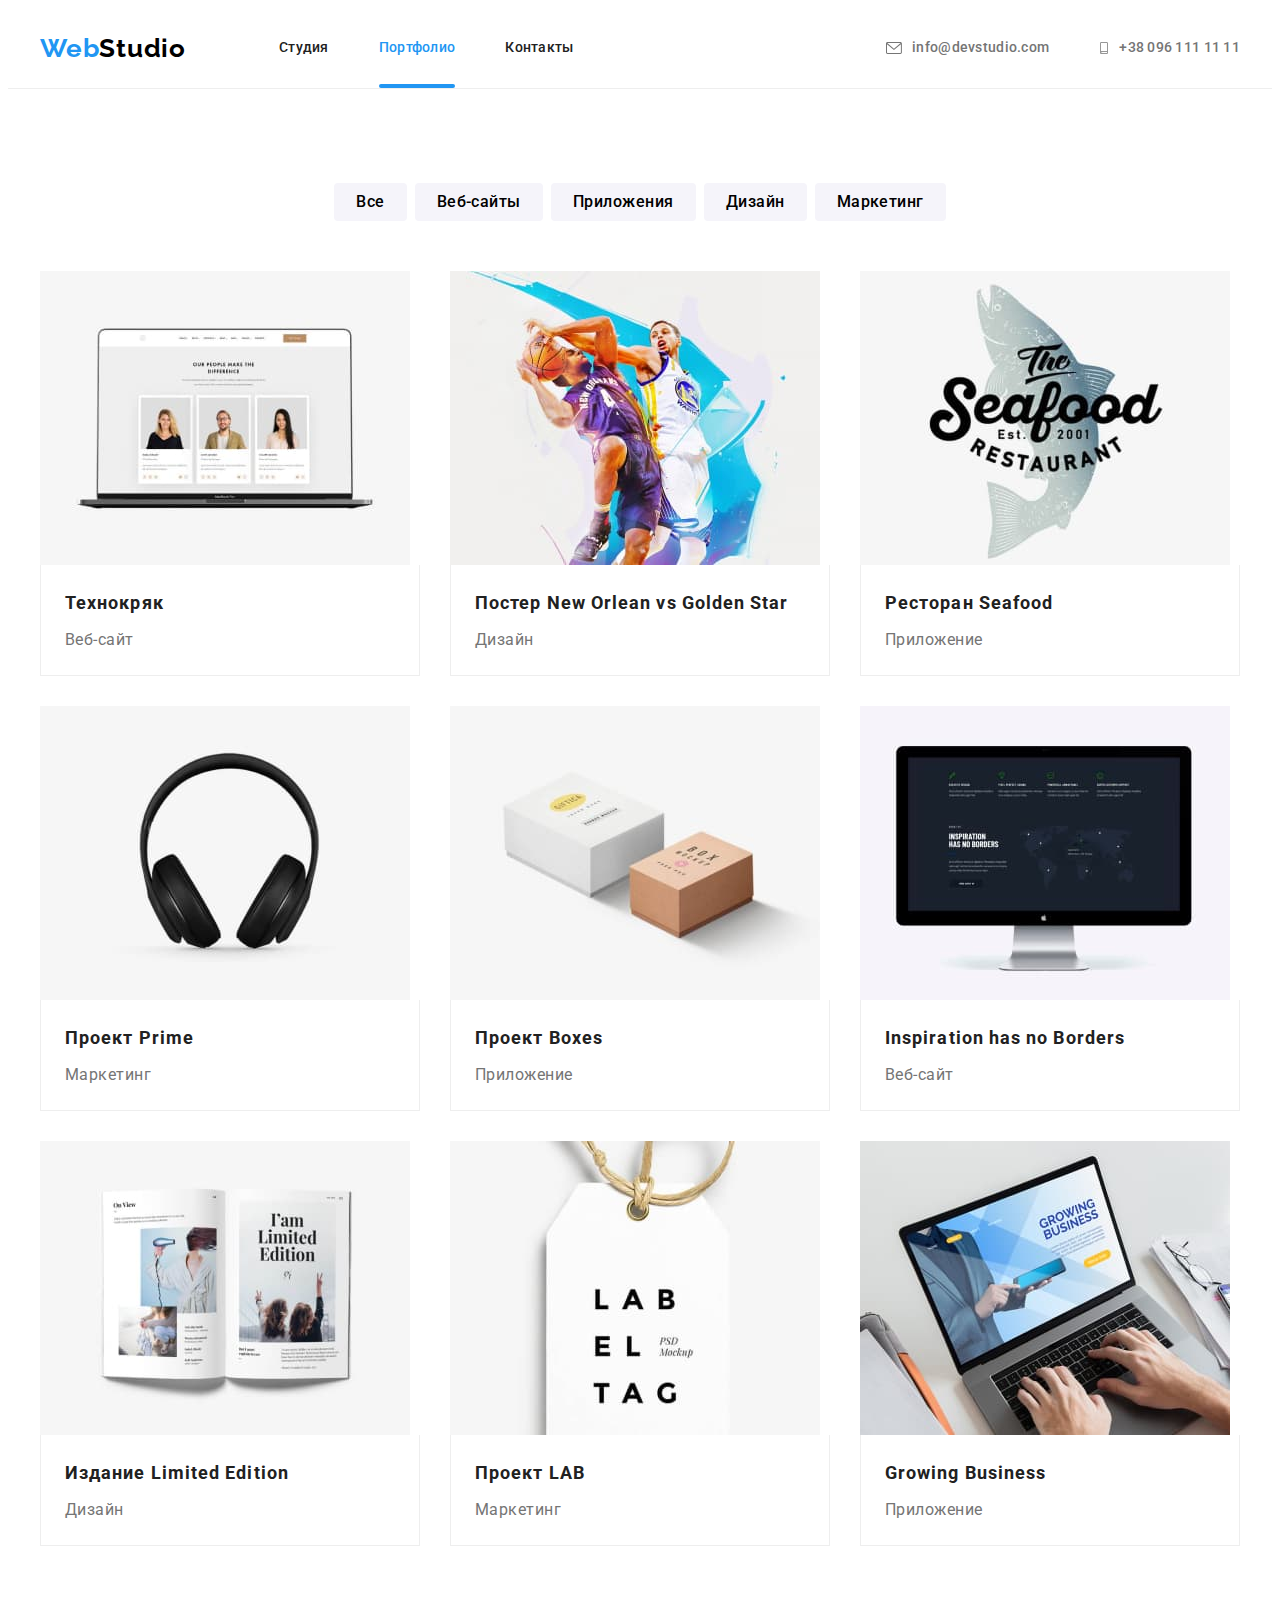
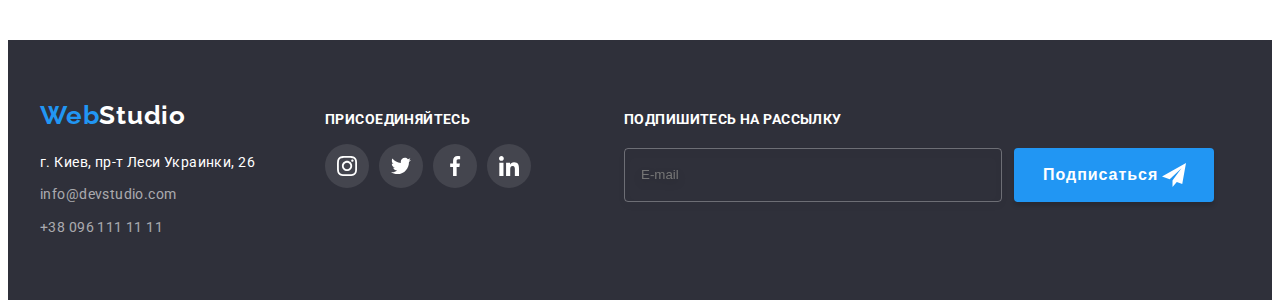
==== portfolio.html @ cef25eaf "copied files from hw7" ====
<!DOCTYPE html>
<html lang="ru">
<head>
  <meta charset="UTF-8">
  <meta http-equiv="X-UA-Compatible" content="IE=edge">
  <meta name="viewport" content="width=device-width, initial-scale=1.0">
  <title>Portfolio</title>
  <link rel="preconnect" href="https://fonts.googleapis.com">
  <link rel="preconnect" href="https://fonts.gstatic.com" crossorigin>
  <link href="https://fonts.googleapis.com/css2?family=Raleway:wght@700&family=Roboto:wght@400;500;700;900&display=swap"
    rel="stylesheet">
  <link rel="stylesheet" href="https://cdnjs.cloudflare.com/ajax/libs/modern-normalize/1.1.0/modern-normalize.min.css"
    integrity="sha512-wpPYUAdjBVSE4KJnH1VR1HeZfpl1ub8YT/NKx4PuQ5NmX2tKuGu6U/JRp5y+Y8XG2tV+wKQpNHVUX03MfMFn9Q=="
    crossorigin="anonymous" referrerpolicy="no-referrer" />
  <link rel="stylesheet" href="./css/main.min.css">
</head>
<body>

  <!--Header-->

  <header>
  <div class="container page-header">
    <a class="logo" href="./index.html"><span class="logo__color">Web</span>Studio</a>
    <nav>
      <ul class="navigation">
        <li class="navigation__items"><a class="navigation__link" href="./index.html">Студия</a></li>
        <li class="navigation__items"><a class="navigation__link navigation__link_active" href="./portfolio.html">Портфолио</a></li>
        <li class="navigation__items"><a class="navigation__link" href="">Контакты</a></li>
      </ul>
    </nav>

    <ul class="contacts">
      <li class="contacts__item">
        <a class="contacts__link" href="mailto:info@devstudio.com">
          <svg class="contacts__icon-mail" width="16" height="12">
            <use href="./img/sprite.svg#icon-mail"></use>
          </svg>info@devstudio.com</a>
      </li>
      <li class="contacts__item">
        <a class="contacts__link" href="tel:+380961111111">
          <svg class="contacts__icon-phone" width="10" height="12">
            <use href="./img/sprite.svg#icon-phone"></use>
          </svg>+38 096 111 11 11</a>
      </li>
    </ul>
  </div>
  </header>


  <main>
    <section class="our-projects">
      <div class="container">

    <h2 class="our-projects-title visually-hidden">Наши проекты</h2>

    <ul class="filter-portfolio">
      <li class="filter-portfolio-item"><button class="filter-portfolio-btn" type="button">Все</button></li>
      <li class="filter-portfolio-item"><button class="filter-portfolio-btn" type="button">Веб-сайты</button></li>
      <li class="filter-portfolio-item"><button class="filter-portfolio-btn" type="button">Приложения</button></li>
      <li class="filter-portfolio-item"><button class="filter-portfolio-btn" type="button">Дизайн</button></li>
      <li class="filter-portfolio-item"><button class="filter-portfolio-btn" type="button">Маркетинг</button></li>


    </ul>

    <ul class="projects-list">
      <li class="projects-list-item"> 
          <a class="projects-link" href="">
          <div class="projects-link-thumb">
            <img src="./img/img-tehnokryak.jpg" alt="Технокряк" width="370" height="294">
            <p class="projects-list-overlay">Технокряк это современная площадка распространения коронавируса. Компании используют
              эту платформу для цифрового
              шпионажа и атак на защищённые сервера конкурентов.</p>
        </div>
            <div class="projects-list-desc">
          <h2 class="projects-list-title">Технокряк</h2>
          <p class="projects-list-text">Веб-сайт</p>
          </div>
        </a> 
      </li>
    

      <li class="projects-list-item">
        <a class="projects-link" href="">
          <div class="projects-link-thumb">
          <img src="./img/img-new-orlean.jpg" alt="New-Orlean" width="370" height="294">
          <p class="projects-list-overlay">Технокряк это современная площадка распространения коронавируса. Компании используют
            эту платформу для цифрового
            шпионажа и атак на защищённые сервера конкурентов.</p>
          </div>
          <div class="projects-list-desc">
          <h2 class="projects-list-title">Постер New Orlean vs Golden Star</h2>
          <p class="projects-list-text">Дизайн</p>
          </div>
        </a>
      </li>

      <li class="projects-list-item">
        <a class="projects-link" href="">
          <div class="projects-link-thumb">
          <img src="./img/img-sea-food.jpg" alt="Sea-Food" width="370" height="294">
          <p class="projects-list-overlay">Технокряк это современная площадка распространения коронавируса. Компании используют
            эту платформу для цифрового
            шпионажа и атак на защищённые сервера конкурентов.</p>
          </div>
          <div class="projects-list-desc">
          <h2 class="projects-list-title">Ресторан Seafood</h2>
          <p class="projects-list-text">Приложение</p>
          </div>
        </a>
      </li>

      <li class="projects-list-item">
        <a class="projects-link" href="">
          <div class="projects-link-thumb">
          <img src="./img/img-prime.jpg" alt="Prime" width="370" height="294">
          <p class="projects-list-overlay">Технокряк это современная площадка распространения коронавируса. Компании используют
            эту платформу для цифрового
            шпионажа и атак на защищённые сервера конкурентов.</p>
          </div>
          <div class="projects-list-desc">
          <h2 class="projects-list-title">Проект Prime</h2>
          <p class="projects-list-text">Маркетинг</p>
          </div>
        </a>
      </li>

      <li class="projects-list-item">
        <a class="projects-link" href="">
          <div class="projects-link-thumb">
          <img src="./img/img-boxes.jpg" alt="Boxes" width="370" height="294">
          <p class="projects-list-overlay">Технокряк это современная площадка распространения коронавируса. Компании используют
            эту платформу для цифрового
            шпионажа и атак на защищённые сервера конкурентов.</p>
          </div>
          <div class="projects-list-desc">
          <h2 class="projects-list-title">Проект Boxes</h2>
          <p class="projects-list-text">Приложение</p>
          </div>
        </a>
      </li>

      <li class="projects-list-item">
        <a class="projects-link" href="">
          <div class="projects-link-thumb">
          <img src="./img/img-inspiration.jpg" alt="Inspiration" width="370" height="294">
          <p class="projects-list-overlay">Технокряк это современная площадка распространения коронавируса. Компании используют
            эту платформу для цифрового
            шпионажа и атак на защищённые сервера конкурентов.</p>
          </div>
          <div class="projects-list-desc">
          <h2 class="projects-list-title">Inspiration has no Borders</h2>
          <p class="projects-list-text">Веб-сайт</p>
          </div>
        </a>
      </li>

      <li class="projects-list-item">
        <a class="projects-link" href="">
          <div class="projects-link-thumb">
          <img src="./img/img-limited-edition.jpg" alt="Limited-edition" width="370" height="294">
          <p class="projects-list-overlay">Технокряк это современная площадка распространения коронавируса. Компании используют
            эту платформу для цифрового
            шпионажа и атак на защищённые сервера конкурентов.</p>
          </div>
          <div class="projects-list-desc">
          <h2 class="projects-list-title">Издание Limited Edition</h2>
          <p class="projects-list-text">Дизайн</p>
          </div>
        </a>
      </li>

      <li class="projects-list-item">
        <a class="projects-link" href="">
          <div class="projects-link-thumb">
          <img src="./img/img-lab.jpg" alt="Lab" width="370" height="294">
          <p class="projects-list-overlay">Технокряк это современная площадка распространения коронавируса. Компании используют
            эту платформу для цифрового
            шпионажа и атак на защищённые сервера конкурентов.</p>
          </div>
          <div class="projects-list-desc">
          <h2 class="projects-list-title">Проект LAB</h2>
          <p class="projects-list-text">Маркетинг</p>
          </div>
        </a>
      </li>

      <li class="projects-list-item">
        <a class="projects-link" href="">
          <div class="projects-link-thumb">
          <img src="./img/img-growing-bussines.jpg" alt="Growing-Business" width="370" height="294">
          <p class="projects-list-overlay">Технокряк это современная площадка распространения коронавируса. Компании используют
            эту платформу для цифрового
            шпионажа и атак на защищённые сервера конкурентов.</p>
          </div>
          <div class="projects-list-desc">
          <h2 class="projects-list-title">Growing Business</h2>
          <p class="projects-list-text">Приложение</p>
          </div>
        </a>
      </li>

      

    </ul>
    </div>
    </section>


  </main>

  <footer>
    <div class="container footer">
      <div class="footer-info">
        <a class="logo logo-footer" href="./index.html"><span class="logo__color">Web</span>Studio</a>
        <address>
          <p class="footer-address"> г. Киев, пр-т Леси Украинки, 26 </p>
  
          <ul class="footer-address-list">
            <li><a class="footer-contacts" href="mailto:info@devstudio.com">info@devstudio.com</a></li>
            <li><a class="footer-contacts" href="tel:+380961111111">+38 096 111 11 11</a></li>
          </ul>
        </address>
      </div>
  
      <div class="connection">
        <h2 class="connection-title">Присоединяйтесь</h2>
        <ul class="social-links">
          <li class="social-links__items"><a class="social-links__link footer-links" href="">
              <svg class="social-links__icon footer-icon">
                <use href="./img/sprite.svg#icon-instagram"></use>
              </svg>
            </a></li>
          <li class="social-links__items"><a class="social-links__link footer-links" href="">
              <svg class="social-links__icon footer-icon">
                <use href="./img/sprite.svg#icon-twitter"></use>
              </svg>
            </a></li>
          <li class="social-links__items"><a class="social-links__link footer-links" href="">
              <svg class="social-links__icon footer-icon">
                <use href="./img/sprite.svg#icon-facebook"></use>
              </svg>
            </a></li>
          <li class="social-links__items"><a class="social-links__link footer-links" href="">
              <svg class="social-links__icon footer-icon">
                <use href="./img/sprite.svg#icon-linkedin"></use>
              </svg>
            </a></li>
        </ul>
      </div>
  
      <div class="subscribe">
        <p class="subscribe-title">Подпишитесь на рассылку</p>
        <div class="mail-area">
          <form class="mail-form">
            <input class="mail-form-input" type="text" name="mail-for-subscribe" placeholder="E-mail">
            <button class="modal-btn subscribe-form-batton" type="submit">
              <span class="subscribe-form-batton-text">Подписаться</span>
              <svg class="subscribe-icon" width="24" height="24">
                <use href="./img/sprite.svg#icon-send"></use>
              </svg>
            </button>
          </form>
  
  
        </div>
  
  
      </div>
  
    </div>
  
  
  </footer>
  
</body>
</html>
---- css/main.min.css ----
:root{--primary-text-color: #212121;--secondary-text-color: #757575;--accent-text-color: #2196f3;--white-text-color: #ffffff;--cards-shadow-color: #eeeeee;--primeary-text-family: 'Roboto', sans-serif}.visually-hidden{position:absolute;width:1px;height:1px;margin:-1px;border:0;padding:0;white-space:nowrap;clip-path:inset(100%);clip:rect(0 0 0 0);overflow:hidden}h1,h2,h3,h4,h5,h6,p{margin:0;padding:0}img{display:block}body{font-family:var(--primeary-text-family);color:var(--primary-text-color)}ul,ol{list-style:none;padding:0;margin:0}.container{width:1200px;padding-left:15px;padding-right:15px;margin-right:auto;margin-left:auto}.sections-title{font-style:normal;font-weight:700;font-size:36px;line-height:1.16;text-align:center;letter-spacing:0.03em;margin-bottom:50px}.backdrop{position:fixed;top:0;left:0;width:100vw;height:100vh;background-color:rgba(0,0,0,0.2);opacity:1;visibility:visible;pointer-events:auto;transform:translateX(0%);transition:opacity 250ms linear, visibility 500ms linear, transform 500ms linear}.backdrop.is-hidden{opacity:0;visibility:hidden;pointer-events:none;transform:translateX(-100%);transition:opacity 250ms linear, visibility 500ms linear, transform 500ms linear}.modal-window{position:absolute;width:528px;height:581px;background-color:var(--white-text-color);top:50%;left:50%;transform:translate(-50%, -50%);box-shadow:0px 1px 3px rgba(0,0,0,0.12),0px 1px 1px rgba(0,0,0,0.14),0px 2px 1px rgba(0,0,0,0.2);border-radius:4px}.closed-button{position:absolute;display:flex;justify-content:center;align-items:center;background-color:transparent;top:8px;right:8px;width:30px;height:30px;padding:6px;border:1px solid rgba(0,0,0,0.1);border-radius:50%;cursor:pointer}.closed-btn-icon{width:11px;height:11px}.closed-button:hover .closed-btn-icon{fill:var(--accent-text-color)}.modal-form{display:flex;flex-direction:column;padding:40px}.modal-form-title{margin-bottom:12px;font-weight:700;font-size:20px;line-height:1.15;text-align:center;letter-spacing:0.03em}.form-input-title{margin-bottom:4px;font-weight:400;font-size:12px;line-height:1.16;letter-spacing:0.01em;color:var(--secondary-text-color)}.form-input-area{width:100%;height:40px;border:1px solid rgba(33,33,33,0.2);border-radius:4px;padding-left:42px}.form-input-area:focus{border:1px solid var(--accent-text-color);outline:none}.form-input-comment-area{width:100%;height:120px;resize:none;border:1px solid rgba(33,33,33,0.2);border-radius:4px;margin-bottom:20px}.form-input-comment-area:focus{border:1px solid var(--accent-text-color);outline:none}.form-input-comment-area::placeholder{font-weight:400;font-size:12px;line-height:1.17px;letter-spacing:0.01em;color:rgba(117,117,117,0.5);padding-top:12px;padding-left:16px}.icon-thumb{position:relative}.form-thumb{margin-bottom:10px}.form-icon{position:absolute;width:18px;height:18px;top:50%;left:12px;transform:translateY(-50%)}.form-input-area:focus+.form-icon{fill:var(--accent-text-color)}.checkbox-text{font-weight:400;font-size:14px;line-height:1.71;letter-spacing:0.03em;color:var(--secondary-text-color)}.policy-link{color:var(--accent-text-color)}.checkbox-item{display:flex;align-items:center}.checkbox-thumb{display:flex;justify-content:center}.checkbox-icon-thumb{position:relative;width:16px;height:15px;margin-right:7px;border-radius:2px;border:2px solid #000000;box-shadow:0px 4px 4px rgba(0,0,0,0.25)}.form-chekbox:checked+.checkbox-icon-thumb{background-color:var(--accent-text-color);border:1px solid var(--accent-text-color);box-shadow:none}.form-chekbox:focus+.checkbox-icon-thumb{border:2px solid var(--accent-text-color)}.checkbox-icon{position:absolute;top:50%;left:50%;transform:translate(-50%, -50%)}.form-button{align-self:center;border:0;margin:0;padding:10px 55px;background-color:var(--accent-text-color);min-width:200px;min-height:50px;border-radius:4px;box-shadow:0px 4px 4px rgba(0,0,0,0.15);cursor:pointer;margin-top:30px}.btn-text{font-weight:700;font-size:16px;line-height:1.87;text-align:center;letter-spacing:0.06em;color:var(--white-text-color)}.modal-btn{border:0;margin:0;padding:10px 32px;background-color:var(--accent-text-color);min-width:200px;min-height:50px;border-radius:4px;box-shadow:0px 4px 4px rgba(0,0,0,0.15);cursor:pointer;font-weight:700;font-size:16px;line-height:1.87;letter-spacing:0.06em;color:var(--white-text-color)}.social-links__link{display:flex;width:44px;height:44px;border-radius:50%;background-color:transparent;justify-content:center;align-items:center;transition:background-color 250ms cubic-bezier(0.4, 0, 0.2, 1)}.social-links__link:hover{background-color:var(--accent-text-color)}.social-links__items:not(:last-child){margin-right:10px}.social-links{display:flex;justify-content:center;margin-top:16px}.social-links__icon{width:20px;height:20px;fill:#afb1b8;transition:fill 250ms cubic-bezier(0.4, 0, 0.2, 1)}.social-links__link:hover .social-links__icon{fill:var(--white-text-color)}.logo{font-family:Raleway;font-style:normal;font-weight:700;font-size:26px;line-height:1.19;letter-spacing:0.03em;color:#000000;text-decoration:none}.logo__color{color:var(--accent-text-color)}header{border-bottom:1px solid var(--cards-shadow-color)}.page-header{display:flex;align-items:center}.navigation{display:flex;margin-left:93px}.navigation__link{position:relative;color:var(--primary-text-color);font-style:normal;font-weight:500;font-size:14px;line-height:1.14;letter-spacing:0.02em;text-decoration:none;display:block;padding-top:32px;padding-bottom:32px;transition:color 250ms cubic-bezier(0.4, 0, 0.2, 1)}.navigation__link:hover{color:var(--accent-text-color)}.navigation__link:focus{color:var(--accent-text-color)}.navigation__link .active{color:var(--accent-text-color)}.navigation__items:not(:last-child){margin-right:50px}.navigation__link_active{color:var(--accent-text-color)}.navigation__link_active::after{position:absolute;content:'';display:block;width:100%;height:4px;background-color:var(--accent-text-color);border-radius:2px;bottom:0;left:0}.contacts{display:flex;margin-left:auto}.contacts__link{display:flex;align-items:center;color:var(--secondary-text-color);font-style:normal;font-weight:500;font-size:14px;line-height:1.14;letter-spacing:0.02em;text-decoration:none;padding-top:32px;padding-bottom:32px;transition:color 250ms cubic-bezier(0.4, 0, 0.2, 1)}.contacts__link:hover,.contacts__link:focus{color:var(--accent-text-color)}.contacts__item:not(:last-child){margin-right:50px}.contacts__item:focus{color:var(--accent-text-color)}.contacts__icon-mail{fill:currentColor;margin-right:10px;transition:fill 250ms cubic-bezier(0.4, 0, 0.2, 1)}.contacts__icon-mail:hover{fill:var(--accent-text-color)}.contacts__icon-mail:focus{fill:var(--accent-text-color)}.contacts__icon-phone{fill:currentColor;margin-right:10px;transition:fill 250ms cubic-bezier(0.4, 0, 0.2, 1)}.contacts__icon-phone:hover{fill:var(--accent-text-color)}.contacts__icon-phone:focus{fill:var(--accent-text-color)}.hero{background-image:linear-gradient(rgba(47,48,58,0.4), rgba(47,48,58,0.4)),url("../img/hero/hero-bg.jpg");background-color:#c4c4c4;max-width:1600px;min-height:600px;margin-left:auto;margin-right:auto;background-repeat:no-repeat;background-position:center;background-size:cover;text-align:center;padding-top:200px;padding-bottom:200px}.hero .title{font-style:normal;font-weight:900;font-size:44px;line-height:1.36;text-align:center;letter-spacing:0.06em;color:var(--white-text-color);max-width:696px;margin-right:auto;margin-left:auto;margin-bottom:30px}.benefits{padding-top:94px;padding-bottom:94px}.benefits-icon-thumb{display:flex;justify-content:center;align-items:center;background-color:#f5f4fa;min-height:120px;margin-bottom:30px}.benefits-list{display:flex;flex-wrap:wrap;margin-top:-30px;margin-left:-30px}.benefits-item{margin-top:30px;margin-left:30px;width:calc((100% - 120px) / 4)}.benefits .title{font-style:normal;font-weight:700;font-size:14px;line-height:1.14;letter-spacing:0.03em;text-transform:uppercase;margin-bottom:10px}.benefits .text{color:var(--secondary-text-color);font-size:14px;line-height:1.71;letter-spacing:0.03em}.work{padding-bottom:94px}.work-list{display:flex;flex-wrap:wrap;margin-top:-30px;margin-left:-30px}.work-list-item{margin-top:30px;margin-left:30px;width:calc((100% - 90px) / 3)}.work-items-thumb{position:relative}.work-items-desc{position:absolute;left:0;bottom:0;display:flex;justify-content:center;align-items:center;font-weight:700;font-size:14px;line-height:1.14;letter-spacing:0.03em;text-transform:uppercase;color:var(--white-text-color);min-height:70px;width:100%;background-color:rgba(47,48,58,0.8)}.our-team{padding-top:94px;padding-bottom:94px;background-color:#f5f4fa}.our-team .our-team__person-title{font-style:normal;font-weight:500;font-size:16px;line-height:1.19;text-align:center;margin-bottom:10px}.our-team .our-team__person-text{color:var(--secondary-text-color);font-size:16px;line-height:1.19;letter-spacing:0.03em;text-align:center}.our-team__list{display:flex;flex-wrap:wrap;margin-top:-30px;margin-left:-30px}.our-team__item{margin-top:30px;margin-left:30px;width:calc((100% - 120px) / 4);background-color:var(--white-text-color);box-shadow:0px 1px 3px rgba(0,0,0,0.12),0px 1px 1px rgba(0,0,0,0.14),0px 2px 1px rgba(0,0,0,0.2);border-radius:0px 0px 4px 4px}.our-team__desc{padding-top:30px;padding-bottom:30px}.our-clients{padding-top:94px;padding-bottom:94px}.our-clients-list{display:flex;flex-wrap:wrap}.our-clients-list:not(:last-child){margin-right:30px}.our-clients-list-item:not(:last-child){margin-right:30px}.our-clients-links{display:flex;width:170px;height:92px;justify-content:center;align-items:center;background-color:transparent;border:1px solid #afb1b8;border-radius:4px;transition:border 250ms cubic-bezier(0.4, 0, 0.2, 1)}.our-clients-links:hover{border:1px solid var(--accent-text-color)}.our-clients-icon{fill:#afb1b8;width:106px;height:60px;transition:fill 250ms cubic-bezier(0.4, 0, 0.2, 1)}.our-clients-links:hover .our-clients-icon{fill:var(--accent-text-color)}footer{background-color:#2f303a;padding-top:60px;padding-bottom:60px}footer .logo-footer{color:var(--white-text-color)}footer .footer-address{color:var(--white-text-color);font-style:normal;font-weight:400;font-size:14px;line-height:1.71;letter-spacing:0.03em;margin-bottom:9px}footer .footer-contacts{color:rgba(255,255,255,0.6);font-style:normal;font-weight:400;font-size:14px;line-height:1.71;letter-spacing:0.03em;text-decoration:none;transition:color 250ms cubic-bezier(0.4, 0, 0.2, 1)}footer .footer-contacts:hover{color:var(--accent-text-color)}footer .footer-contacts:focus{color:var(--accent-text-color)}.footer{display:flex;align-items:baseline}address{margin-top:20px}.footer-address-list li:first-child{margin-bottom:9px}.footer-info{max-width:231px}.connection{margin-left:70px}.connection-title{font-weight:700;font-size:14px;line-height:1.14;letter-spacing:0.03em;text-transform:uppercase;color:#ffffff}.footer-icon{width:20px;height:20px;fill:var(--white-text-color)}.footer-links{background-color:rgba(255,255,255,0.1)}.subscribe{margin-left:93px}.subscribe-title{font-weight:700;font-size:14px;line-height:1.14;letter-spacing:0.03em;text-transform:uppercase;color:var(--white-text-color);margin-bottom:20px}.mail-form{display:flex}.mail-form-input{margin-right:12px;width:358px;height:50px;background-color:transparent;border:1px solid rgba(255,255,255,0.3);filter:drop-shadow(0px 4px 4px rgba(0,0,0,0.15));border-radius:4px;padding-left:16px;color:var(--white-text-color)}.subscribe-form-batton{position:relative;display:flex;align-items:center;padding-left:29px}.subscribe-icon{position:absolute;top:50%;right:28px;transform:translateY(-50%)}.our-projects{padding-top:94px;padding-bottom:94px}.filter-portfolio{display:flex;justify-content:center;margin-bottom:50px}.filter-portfolio-item:not(:last-child){margin-right:8px}.filter-portfolio-btn{margin:0;border:0;padding-top:6px;padding-bottom:6px;padding-right:22px;padding-left:22px;font-family:Roboto;font-weight:500;font-size:16px;line-height:1.62;letter-spacing:0.03em;border-radius:4px;background:#f5f4fa;transition:background-color 250ms cubic-bezier(0.4, 0, 0.2, 1),color 250ms cubic-bezier(0.4, 0, 0.2, 1),box-shadow 250ms cubic-bezier(0.4, 0, 0.2, 1)}.filter-portfolio-btn:hover{background-color:var(--accent-text-color);color:var(--white-text-color);box-shadow:0px 3px 1px rgba(0,0,0,0.1),0px 1px 2px rgba(0,0,0,0.08),0px 2px 2px rgba(0,0,0,0.12);cursor:pointer}.filter-portfolio-btn:focus{background-color:var(--accent-text-color);color:var(--white-text-color);box-shadow:0px 3px 1px rgba(0,0,0,0.1),0px 1px 2px rgba(0,0,0,0.08),0px 2px 2px rgba(0,0,0,0.12);border-radius:4px}.projects-list{display:flex;flex-wrap:wrap;margin-top:-30px;margin-left:-30px}.projects-list-item{margin-top:30px;margin-left:30px;width:calc((100% - 90px) / 3);background-color:var(--white-text-color)}.projects-list-desc{padding-top:20px;padding-left:24px;padding-bottom:20px;padding-right:24px;border:1px solid var(--cards-shadow-color);border-top:0}.projects-list-title{color:var(--primary-text-color);font-style:normal;font-weight:700;font-size:18px;line-height:2;letter-spacing:0.06em;margin-bottom:4px}.projects-list-text{color:var(--secondary-text-color);font-size:16px;line-height:1.87;letter-spacing:0.03em}.projects-list-overlay{position:absolute;top:0;left:0;font-weight:400;font-size:18px;line-height:1.56;letter-spacing:0.03em;color:var(--white-text-color);background-color:rgba(33,150,243,0.9);padding:63px 24px;overflow:auto;transform:translateY(100%);transition:transform 250ms linear}.projects-link:hover .projects-list-overlay{transform:translateY(0%);transition:transform 250ms linear}.projects-link-thumb{position:relative;overflow:hidden}.projects-link{display:block;text-decoration:none;transition:box-shadow 250ms cubic-bezier(0.4, 0, 0.2, 1)}.projects-link:hover{box-shadow:0px 1px 1px rgba(0,0,0,0.12),0px 4px 4px rgba(0,0,0,0.06),1px 4px 6px rgba(0,0,0,0.16)}.projects-link:focus{box-shadow:0px 1px 1px rgba(0,0,0,0.12),0px 4px 4px rgba(0,0,0,0.06),1px 4px 6px rgba(0,0,0,0.16)}
/*# sourceMappingURL=main.min.css.map */
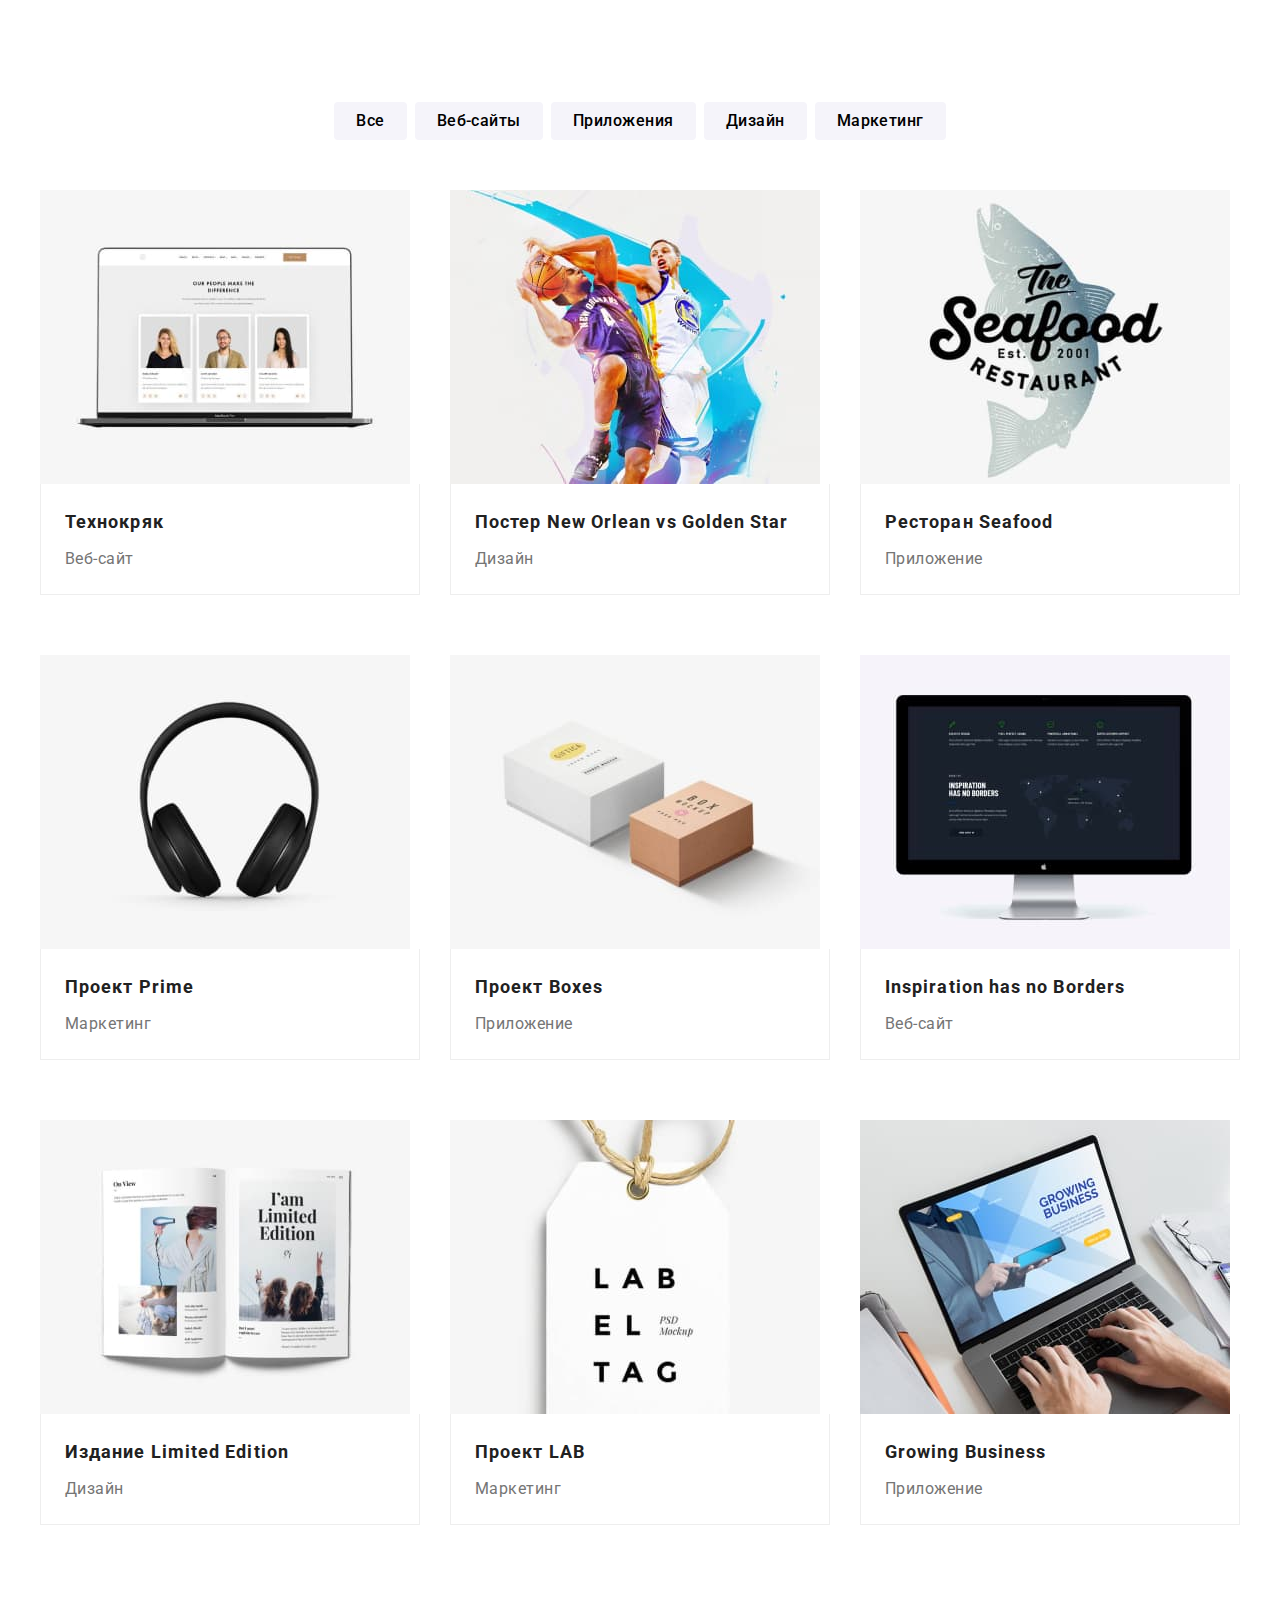
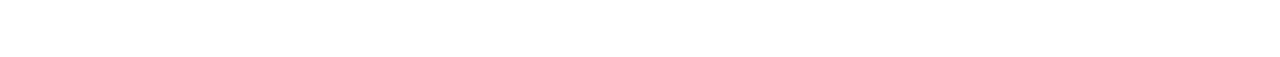
==== commit c43f8a4b: "адаптированы все секции, кроме героя и хедера" ====
--- a/portfolio.html
+++ b/portfolio.html
@@ -18,7 +18,7 @@
 
   <!--Header-->
 
-  <header>
+  <!-- <header>
   <div class="container page-header">
     <a class="logo" href="./index.html"><span class="logo__color">Web</span>Studio</a>
     <nav>
@@ -44,7 +44,7 @@
       </li>
     </ul>
   </div>
-  </header>
+  </header> -->
 
 
   <main>
@@ -209,7 +209,7 @@
 
   </main>
 
-  <footer>
+  <!-- <footer>
     <div class="container footer">
       <div class="footer-info">
         <a class="logo logo-footer" href="./index.html"><span class="logo__color">Web</span>Studio</a>
@@ -271,7 +271,7 @@
     </div>
   
   
-  </footer>
+  </footer> -->
   
 </body>
 </html>--- a/css/main.min.css
+++ b/css/main.min.css
@@ -1,2 +1,2 @@
-:root{--primary-text-color: #212121;--secondary-text-color: #757575;--accent-text-color: #2196f3;--white-text-color: #ffffff;--cards-shadow-color: #eeeeee;--primeary-text-family: 'Roboto', sans-serif}.visually-hidden{position:absolute;width:1px;height:1px;margin:-1px;border:0;padding:0;white-space:nowrap;clip-path:inset(100%);clip:rect(0 0 0 0);overflow:hidden}h1,h2,h3,h4,h5,h6,p{margin:0;padding:0}img{display:block}body{font-family:var(--primeary-text-family);color:var(--primary-text-color)}ul,ol{list-style:none;padding:0;margin:0}.container{width:1200px;padding-left:15px;padding-right:15px;margin-right:auto;margin-left:auto}.sections-title{font-style:normal;font-weight:700;font-size:36px;line-height:1.16;text-align:center;letter-spacing:0.03em;margin-bottom:50px}.backdrop{position:fixed;top:0;left:0;width:100vw;height:100vh;background-color:rgba(0,0,0,0.2);opacity:1;visibility:visible;pointer-events:auto;transform:translateX(0%);transition:opacity 250ms linear, visibility 500ms linear, transform 500ms linear}.backdrop.is-hidden{opacity:0;visibility:hidden;pointer-events:none;transform:translateX(-100%);transition:opacity 250ms linear, visibility 500ms linear, transform 500ms linear}.modal-window{position:absolute;width:528px;height:581px;background-color:var(--white-text-color);top:50%;left:50%;transform:translate(-50%, -50%);box-shadow:0px 1px 3px rgba(0,0,0,0.12),0px 1px 1px rgba(0,0,0,0.14),0px 2px 1px rgba(0,0,0,0.2);border-radius:4px}.closed-button{position:absolute;display:flex;justify-content:center;align-items:center;background-color:transparent;top:8px;right:8px;width:30px;height:30px;padding:6px;border:1px solid rgba(0,0,0,0.1);border-radius:50%;cursor:pointer}.closed-btn-icon{width:11px;height:11px}.closed-button:hover .closed-btn-icon{fill:var(--accent-text-color)}.modal-form{display:flex;flex-direction:column;padding:40px}.modal-form-title{margin-bottom:12px;font-weight:700;font-size:20px;line-height:1.15;text-align:center;letter-spacing:0.03em}.form-input-title{margin-bottom:4px;font-weight:400;font-size:12px;line-height:1.16;letter-spacing:0.01em;color:var(--secondary-text-color)}.form-input-area{width:100%;height:40px;border:1px solid rgba(33,33,33,0.2);border-radius:4px;padding-left:42px}.form-input-area:focus{border:1px solid var(--accent-text-color);outline:none}.form-input-comment-area{width:100%;height:120px;resize:none;border:1px solid rgba(33,33,33,0.2);border-radius:4px;margin-bottom:20px}.form-input-comment-area:focus{border:1px solid var(--accent-text-color);outline:none}.form-input-comment-area::placeholder{font-weight:400;font-size:12px;line-height:1.17px;letter-spacing:0.01em;color:rgba(117,117,117,0.5);padding-top:12px;padding-left:16px}.icon-thumb{position:relative}.form-thumb{margin-bottom:10px}.form-icon{position:absolute;width:18px;height:18px;top:50%;left:12px;transform:translateY(-50%)}.form-input-area:focus+.form-icon{fill:var(--accent-text-color)}.checkbox-text{font-weight:400;font-size:14px;line-height:1.71;letter-spacing:0.03em;color:var(--secondary-text-color)}.policy-link{color:var(--accent-text-color)}.checkbox-item{display:flex;align-items:center}.checkbox-thumb{display:flex;justify-content:center}.checkbox-icon-thumb{position:relative;width:16px;height:15px;margin-right:7px;border-radius:2px;border:2px solid #000000;box-shadow:0px 4px 4px rgba(0,0,0,0.25)}.form-chekbox:checked+.checkbox-icon-thumb{background-color:var(--accent-text-color);border:1px solid var(--accent-text-color);box-shadow:none}.form-chekbox:focus+.checkbox-icon-thumb{border:2px solid var(--accent-text-color)}.checkbox-icon{position:absolute;top:50%;left:50%;transform:translate(-50%, -50%)}.form-button{align-self:center;border:0;margin:0;padding:10px 55px;background-color:var(--accent-text-color);min-width:200px;min-height:50px;border-radius:4px;box-shadow:0px 4px 4px rgba(0,0,0,0.15);cursor:pointer;margin-top:30px}.btn-text{font-weight:700;font-size:16px;line-height:1.87;text-align:center;letter-spacing:0.06em;color:var(--white-text-color)}.modal-btn{border:0;margin:0;padding:10px 32px;background-color:var(--accent-text-color);min-width:200px;min-height:50px;border-radius:4px;box-shadow:0px 4px 4px rgba(0,0,0,0.15);cursor:pointer;font-weight:700;font-size:16px;line-height:1.87;letter-spacing:0.06em;color:var(--white-text-color)}.social-links__link{display:flex;width:44px;height:44px;border-radius:50%;background-color:transparent;justify-content:center;align-items:center;transition:background-color 250ms cubic-bezier(0.4, 0, 0.2, 1)}.social-links__link:hover{background-color:var(--accent-text-color)}.social-links__items:not(:last-child){margin-right:10px}.social-links{display:flex;justify-content:center;margin-top:16px}.social-links__icon{width:20px;height:20px;fill:#afb1b8;transition:fill 250ms cubic-bezier(0.4, 0, 0.2, 1)}.social-links__link:hover .social-links__icon{fill:var(--white-text-color)}.logo{font-family:Raleway;font-style:normal;font-weight:700;font-size:26px;line-height:1.19;letter-spacing:0.03em;color:#000000;text-decoration:none}.logo__color{color:var(--accent-text-color)}header{border-bottom:1px solid var(--cards-shadow-color)}.page-header{display:flex;align-items:center}.navigation{display:flex;margin-left:93px}.navigation__link{position:relative;color:var(--primary-text-color);font-style:normal;font-weight:500;font-size:14px;line-height:1.14;letter-spacing:0.02em;text-decoration:none;display:block;padding-top:32px;padding-bottom:32px;transition:color 250ms cubic-bezier(0.4, 0, 0.2, 1)}.navigation__link:hover{color:var(--accent-text-color)}.navigation__link:focus{color:var(--accent-text-color)}.navigation__link .active{color:var(--accent-text-color)}.navigation__items:not(:last-child){margin-right:50px}.navigation__link_active{color:var(--accent-text-color)}.navigation__link_active::after{position:absolute;content:'';display:block;width:100%;height:4px;background-color:var(--accent-text-color);border-radius:2px;bottom:0;left:0}.contacts{display:flex;margin-left:auto}.contacts__link{display:flex;align-items:center;color:var(--secondary-text-color);font-style:normal;font-weight:500;font-size:14px;line-height:1.14;letter-spacing:0.02em;text-decoration:none;padding-top:32px;padding-bottom:32px;transition:color 250ms cubic-bezier(0.4, 0, 0.2, 1)}.contacts__link:hover,.contacts__link:focus{color:var(--accent-text-color)}.contacts__item:not(:last-child){margin-right:50px}.contacts__item:focus{color:var(--accent-text-color)}.contacts__icon-mail{fill:currentColor;margin-right:10px;transition:fill 250ms cubic-bezier(0.4, 0, 0.2, 1)}.contacts__icon-mail:hover{fill:var(--accent-text-color)}.contacts__icon-mail:focus{fill:var(--accent-text-color)}.contacts__icon-phone{fill:currentColor;margin-right:10px;transition:fill 250ms cubic-bezier(0.4, 0, 0.2, 1)}.contacts__icon-phone:hover{fill:var(--accent-text-color)}.contacts__icon-phone:focus{fill:var(--accent-text-color)}.hero{background-image:linear-gradient(rgba(47,48,58,0.4), rgba(47,48,58,0.4)),url("../img/hero/hero-bg.jpg");background-color:#c4c4c4;max-width:1600px;min-height:600px;margin-left:auto;margin-right:auto;background-repeat:no-repeat;background-position:center;background-size:cover;text-align:center;padding-top:200px;padding-bottom:200px}.hero .title{font-style:normal;font-weight:900;font-size:44px;line-height:1.36;text-align:center;letter-spacing:0.06em;color:var(--white-text-color);max-width:696px;margin-right:auto;margin-left:auto;margin-bottom:30px}.benefits{padding-top:94px;padding-bottom:94px}.benefits-icon-thumb{display:flex;justify-content:center;align-items:center;background-color:#f5f4fa;min-height:120px;margin-bottom:30px}.benefits-list{display:flex;flex-wrap:wrap;margin-top:-30px;margin-left:-30px}.benefits-item{margin-top:30px;margin-left:30px;width:calc((100% - 120px) / 4)}.benefits .title{font-style:normal;font-weight:700;font-size:14px;line-height:1.14;letter-spacing:0.03em;text-transform:uppercase;margin-bottom:10px}.benefits .text{color:var(--secondary-text-color);font-size:14px;line-height:1.71;letter-spacing:0.03em}.work{padding-bottom:94px}.work-list{display:flex;flex-wrap:wrap;margin-top:-30px;margin-left:-30px}.work-list-item{margin-top:30px;margin-left:30px;width:calc((100% - 90px) / 3)}.work-items-thumb{position:relative}.work-items-desc{position:absolute;left:0;bottom:0;display:flex;justify-content:center;align-items:center;font-weight:700;font-size:14px;line-height:1.14;letter-spacing:0.03em;text-transform:uppercase;color:var(--white-text-color);min-height:70px;width:100%;background-color:rgba(47,48,58,0.8)}.our-team{padding-top:94px;padding-bottom:94px;background-color:#f5f4fa}.our-team .our-team__person-title{font-style:normal;font-weight:500;font-size:16px;line-height:1.19;text-align:center;margin-bottom:10px}.our-team .our-team__person-text{color:var(--secondary-text-color);font-size:16px;line-height:1.19;letter-spacing:0.03em;text-align:center}.our-team__list{display:flex;flex-wrap:wrap;margin-top:-30px;margin-left:-30px}.our-team__item{margin-top:30px;margin-left:30px;width:calc((100% - 120px) / 4);background-color:var(--white-text-color);box-shadow:0px 1px 3px rgba(0,0,0,0.12),0px 1px 1px rgba(0,0,0,0.14),0px 2px 1px rgba(0,0,0,0.2);border-radius:0px 0px 4px 4px}.our-team__desc{padding-top:30px;padding-bottom:30px}.our-clients{padding-top:94px;padding-bottom:94px}.our-clients-list{display:flex;flex-wrap:wrap}.our-clients-list:not(:last-child){margin-right:30px}.our-clients-list-item:not(:last-child){margin-right:30px}.our-clients-links{display:flex;width:170px;height:92px;justify-content:center;align-items:center;background-color:transparent;border:1px solid #afb1b8;border-radius:4px;transition:border 250ms cubic-bezier(0.4, 0, 0.2, 1)}.our-clients-links:hover{border:1px solid var(--accent-text-color)}.our-clients-icon{fill:#afb1b8;width:106px;height:60px;transition:fill 250ms cubic-bezier(0.4, 0, 0.2, 1)}.our-clients-links:hover .our-clients-icon{fill:var(--accent-text-color)}footer{background-color:#2f303a;padding-top:60px;padding-bottom:60px}footer .logo-footer{color:var(--white-text-color)}footer .footer-address{color:var(--white-text-color);font-style:normal;font-weight:400;font-size:14px;line-height:1.71;letter-spacing:0.03em;margin-bottom:9px}footer .footer-contacts{color:rgba(255,255,255,0.6);font-style:normal;font-weight:400;font-size:14px;line-height:1.71;letter-spacing:0.03em;text-decoration:none;transition:color 250ms cubic-bezier(0.4, 0, 0.2, 1)}footer .footer-contacts:hover{color:var(--accent-text-color)}footer .footer-contacts:focus{color:var(--accent-text-color)}.footer{display:flex;align-items:baseline}address{margin-top:20px}.footer-address-list li:first-child{margin-bottom:9px}.footer-info{max-width:231px}.connection{margin-left:70px}.connection-title{font-weight:700;font-size:14px;line-height:1.14;letter-spacing:0.03em;text-transform:uppercase;color:#ffffff}.footer-icon{width:20px;height:20px;fill:var(--white-text-color)}.footer-links{background-color:rgba(255,255,255,0.1)}.subscribe{margin-left:93px}.subscribe-title{font-weight:700;font-size:14px;line-height:1.14;letter-spacing:0.03em;text-transform:uppercase;color:var(--white-text-color);margin-bottom:20px}.mail-form{display:flex}.mail-form-input{margin-right:12px;width:358px;height:50px;background-color:transparent;border:1px solid rgba(255,255,255,0.3);filter:drop-shadow(0px 4px 4px rgba(0,0,0,0.15));border-radius:4px;padding-left:16px;color:var(--white-text-color)}.subscribe-form-batton{position:relative;display:flex;align-items:center;padding-left:29px}.subscribe-icon{position:absolute;top:50%;right:28px;transform:translateY(-50%)}.our-projects{padding-top:94px;padding-bottom:94px}.filter-portfolio{display:flex;justify-content:center;margin-bottom:50px}.filter-portfolio-item:not(:last-child){margin-right:8px}.filter-portfolio-btn{margin:0;border:0;padding-top:6px;padding-bottom:6px;padding-right:22px;padding-left:22px;font-family:Roboto;font-weight:500;font-size:16px;line-height:1.62;letter-spacing:0.03em;border-radius:4px;background:#f5f4fa;transition:background-color 250ms cubic-bezier(0.4, 0, 0.2, 1),color 250ms cubic-bezier(0.4, 0, 0.2, 1),box-shadow 250ms cubic-bezier(0.4, 0, 0.2, 1)}.filter-portfolio-btn:hover{background-color:var(--accent-text-color);color:var(--white-text-color);box-shadow:0px 3px 1px rgba(0,0,0,0.1),0px 1px 2px rgba(0,0,0,0.08),0px 2px 2px rgba(0,0,0,0.12);cursor:pointer}.filter-portfolio-btn:focus{background-color:var(--accent-text-color);color:var(--white-text-color);box-shadow:0px 3px 1px rgba(0,0,0,0.1),0px 1px 2px rgba(0,0,0,0.08),0px 2px 2px rgba(0,0,0,0.12);border-radius:4px}.projects-list{display:flex;flex-wrap:wrap;margin-top:-30px;margin-left:-30px}.projects-list-item{margin-top:30px;margin-left:30px;width:calc((100% - 90px) / 3);background-color:var(--white-text-color)}.projects-list-desc{padding-top:20px;padding-left:24px;padding-bottom:20px;padding-right:24px;border:1px solid var(--cards-shadow-color);border-top:0}.projects-list-title{color:var(--primary-text-color);font-style:normal;font-weight:700;font-size:18px;line-height:2;letter-spacing:0.06em;margin-bottom:4px}.projects-list-text{color:var(--secondary-text-color);font-size:16px;line-height:1.87;letter-spacing:0.03em}.projects-list-overlay{position:absolute;top:0;left:0;font-weight:400;font-size:18px;line-height:1.56;letter-spacing:0.03em;color:var(--white-text-color);background-color:rgba(33,150,243,0.9);padding:63px 24px;overflow:auto;transform:translateY(100%);transition:transform 250ms linear}.projects-link:hover .projects-list-overlay{transform:translateY(0%);transition:transform 250ms linear}.projects-link-thumb{position:relative;overflow:hidden}.projects-link{display:block;text-decoration:none;transition:box-shadow 250ms cubic-bezier(0.4, 0, 0.2, 1)}.projects-link:hover{box-shadow:0px 1px 1px rgba(0,0,0,0.12),0px 4px 4px rgba(0,0,0,0.06),1px 4px 6px rgba(0,0,0,0.16)}.projects-link:focus{box-shadow:0px 1px 1px rgba(0,0,0,0.12),0px 4px 4px rgba(0,0,0,0.06),1px 4px 6px rgba(0,0,0,0.16)}
+:root{--primary-text-color: #212121;--secondary-text-color: #757575;--accent-text-color: #2196f3;--white-text-color: #ffffff;--cards-shadow-color: #eeeeee;--primeary-text-family: 'Roboto', sans-serif}.visually-hidden{position:absolute;width:1px;height:1px;margin:-1px;border:0;padding:0;white-space:nowrap;clip-path:inset(100%);clip:rect(0 0 0 0);overflow:hidden}h1,h2,h3,h4,h5,h6,p{margin:0;padding:0}img{display:block}body{font-family:var(--primeary-text-family);color:var(--primary-text-color)}ul,ol{list-style:none;padding:0;margin:0}.container{padding-left:15px;padding-right:15px}@media screen and (min-width: 480px){.container{width:480px;margin:0 auto}}@media screen and (min-width: 768px){.container{width:768px}}@media screen and (min-width: 1200px){.container{width:1200px}}.sections-title{font-style:normal;font-weight:700;font-size:36px;line-height:1.16;text-align:center;letter-spacing:0.03em;margin-bottom:50px}.backdrop{position:fixed;top:0;left:0;width:100vw;height:100vh;background-color:rgba(0,0,0,0.2);opacity:1;visibility:visible;pointer-events:auto;transform:translateX(0%);transition:opacity 250ms linear, visibility 500ms linear, transform 500ms linear}.backdrop.is-hidden{opacity:0;visibility:hidden;pointer-events:none;transform:translateX(-100%);transition:opacity 250ms linear, visibility 500ms linear, transform 500ms linear}.modal-window{position:absolute;width:528px;height:581px;background-color:var(--white-text-color);top:50%;left:50%;transform:translate(-50%, -50%);box-shadow:0px 1px 3px rgba(0,0,0,0.12),0px 1px 1px rgba(0,0,0,0.14),0px 2px 1px rgba(0,0,0,0.2);border-radius:4px}.closed-button{position:absolute;display:flex;justify-content:center;align-items:center;background-color:transparent;top:8px;right:8px;width:30px;height:30px;padding:6px;border:1px solid rgba(0,0,0,0.1);border-radius:50%;cursor:pointer}.closed-btn-icon{width:11px;height:11px}.closed-button:hover .closed-btn-icon{fill:var(--accent-text-color)}.modal-form{display:flex;flex-direction:column;padding:40px}.modal-form-title{margin-bottom:12px;font-weight:700;font-size:20px;line-height:1.15;text-align:center;letter-spacing:0.03em}.form-input-title{margin-bottom:4px;font-weight:400;font-size:12px;line-height:1.16;letter-spacing:0.01em;color:var(--secondary-text-color)}.form-input-area{width:100%;height:40px;border:1px solid rgba(33,33,33,0.2);border-radius:4px;padding-left:42px}.form-input-area:focus{border:1px solid var(--accent-text-color);outline:none}.form-input-comment-area{width:100%;height:120px;resize:none;border:1px solid rgba(33,33,33,0.2);border-radius:4px;margin-bottom:20px}.form-input-comment-area:focus{border:1px solid var(--accent-text-color);outline:none}.form-input-comment-area::placeholder{font-weight:400;font-size:12px;line-height:1.17px;letter-spacing:0.01em;color:rgba(117,117,117,0.5);padding-top:12px;padding-left:16px}.icon-thumb{position:relative}.form-thumb{margin-bottom:10px}.form-icon{position:absolute;width:18px;height:18px;top:50%;left:12px;transform:translateY(-50%)}.form-input-area:focus+.form-icon{fill:var(--accent-text-color)}.checkbox-text{font-weight:400;font-size:14px;line-height:1.71;letter-spacing:0.03em;color:var(--secondary-text-color)}.policy-link{color:var(--accent-text-color)}.checkbox-item{display:flex;align-items:center}.checkbox-thumb{display:flex;justify-content:center}.checkbox-icon-thumb{position:relative;width:16px;height:15px;margin-right:7px;border-radius:2px;border:2px solid #000000;box-shadow:0px 4px 4px rgba(0,0,0,0.25)}.form-chekbox:checked+.checkbox-icon-thumb{background-color:var(--accent-text-color);border:1px solid var(--accent-text-color);box-shadow:none}.form-chekbox:focus+.checkbox-icon-thumb{border:2px solid var(--accent-text-color)}.checkbox-icon{position:absolute;top:50%;left:50%;transform:translate(-50%, -50%)}.form-button{align-self:center;border:0;margin:0;padding:10px 55px;background-color:var(--accent-text-color);min-width:200px;min-height:50px;border-radius:4px;box-shadow:0px 4px 4px rgba(0,0,0,0.15);cursor:pointer;margin-top:30px}.btn-text{font-weight:700;font-size:16px;line-height:1.87;text-align:center;letter-spacing:0.06em;color:var(--white-text-color)}.modal-btn{border:0;margin:0;padding:10px 32px;background-color:var(--accent-text-color);min-width:200px;min-height:50px;border-radius:4px;box-shadow:0px 4px 4px rgba(0,0,0,0.15);cursor:pointer;font-weight:700;font-size:16px;line-height:1.87;letter-spacing:0.06em;color:var(--white-text-color)}.social-links__link{display:flex;width:44px;height:44px;border-radius:50%;background-color:transparent;justify-content:center;align-items:center;transition:background-color 250ms cubic-bezier(0.4, 0, 0.2, 1)}.social-links__link:hover{background-color:var(--accent-text-color)}.social-links__items:not(:last-child){margin-right:10px}.social-links{display:flex;justify-content:center;margin-top:16px}.social-links__icon{width:20px;height:20px;fill:#afb1b8;transition:fill 250ms cubic-bezier(0.4, 0, 0.2, 1)}.social-links__link:hover .social-links__icon{fill:var(--white-text-color)}.logo{font-family:Raleway;font-style:normal;font-weight:700;font-size:26px;line-height:1.19;letter-spacing:0.03em;color:#000000;text-decoration:none}.logo__color{color:var(--accent-text-color)}header{border-bottom:1px solid var(--cards-shadow-color)}.page-header{display:flex;align-items:center}.navigation{display:flex;margin-left:93px}.navigation__link{position:relative;color:var(--primary-text-color);font-style:normal;font-weight:500;font-size:14px;line-height:1.14;letter-spacing:0.02em;text-decoration:none;display:block;padding-top:32px;padding-bottom:32px;transition:color 250ms cubic-bezier(0.4, 0, 0.2, 1)}.navigation__link:hover{color:var(--accent-text-color)}.navigation__link:focus{color:var(--accent-text-color)}.navigation__link .active{color:var(--accent-text-color)}.navigation__items:not(:last-child){margin-right:50px}.navigation__link_active{color:var(--accent-text-color)}.navigation__link_active::after{position:absolute;content:'';display:block;width:100%;height:4px;background-color:var(--accent-text-color);border-radius:2px;bottom:0;left:0}.contacts{display:flex;margin-left:auto}.contacts__link{display:flex;align-items:center;color:var(--secondary-text-color);font-style:normal;font-weight:500;font-size:14px;line-height:1.14;letter-spacing:0.02em;text-decoration:none;padding-top:32px;padding-bottom:32px;transition:color 250ms cubic-bezier(0.4, 0, 0.2, 1)}.contacts__link:hover,.contacts__link:focus{color:var(--accent-text-color)}.contacts__item:not(:last-child){margin-right:50px}.contacts__item:focus{color:var(--accent-text-color)}.contacts__icon-mail{fill:currentColor;margin-right:10px;transition:fill 250ms cubic-bezier(0.4, 0, 0.2, 1)}.contacts__icon-mail:hover{fill:var(--accent-text-color)}.contacts__icon-mail:focus{fill:var(--accent-text-color)}.contacts__icon-phone{fill:currentColor;margin-right:10px;transition:fill 250ms cubic-bezier(0.4, 0, 0.2, 1)}.contacts__icon-phone:hover{fill:var(--accent-text-color)}.contacts__icon-phone:focus{fill:var(--accent-text-color)}.hero{background-image:linear-gradient(rgba(47,48,58,0.4), rgba(47,48,58,0.4)),url("../img/hero/hero-bg.jpg");background-color:#c4c4c4;max-width:1600px;min-height:600px;margin-left:auto;margin-right:auto;background-repeat:no-repeat;background-position:center;background-size:cover;text-align:center;padding-top:200px;padding-bottom:200px}.hero .title{font-style:normal;font-weight:900;font-size:44px;line-height:1.36;text-align:center;letter-spacing:0.06em;color:var(--white-text-color);max-width:696px;margin-right:auto;margin-left:auto;margin-bottom:30px}.benefits .title{font-style:normal;font-weight:700;font-size:14px;line-height:1.14;letter-spacing:0.03em;text-transform:uppercase;margin-bottom:10px}.benefits .text{color:var(--secondary-text-color);font-size:14px;line-height:1.71;letter-spacing:0.03em}.benefits-icon-thumb{display:flex;justify-content:center;align-items:center;background-color:#f5f4fa;min-height:120px;margin-bottom:30px}.benefits-item:not(:last-child){margin-bottom:30px}@media screen and (max-width: 1199px){.benefits{padding-top:60px;padding-bottom:60px}}@media screen and (max-width: 767px){.benefits .title{text-align:center}}@media screen and (min-width: 768px){.benefits-list{display:flex;flex-wrap:wrap;margin-top:-30px;margin-left:-30px}.benefits-item{width:calc((100% - 60px) / 2);margin-top:30px;margin-left:30px}}@media screen and (min-width: 1200px){.benefits{padding-top:94px;padding-bottom:94px}.benefits-item{width:calc((100% - 120px) / 4)}}@media screen and (max-width: 1199px){.work{display:none}}@media screen and (min-width: 1200px){.work{display:block;padding-bottom:94px}.work-list{display:flex;flex-wrap:wrap;margin-top:-30px;margin-left:-30px}.work-list-item{margin-top:30px;margin-left:30px;width:calc((100% - 90px) / 3)}.work-items-thumb{position:relative}.work-items-desc{position:absolute;left:0;bottom:0;display:flex;justify-content:center;align-items:center;font-weight:700;font-size:14px;line-height:1.14;letter-spacing:0.03em;text-transform:uppercase;color:var(--white-text-color);min-height:70px;width:100%;background-color:rgba(47,48,58,0.8)}}.our-team{padding-top:60px;padding-bottom:60px;background-color:#f5f4fa}.our-team .our-team__person-title{font-weight:500;font-size:16px;line-height:1.19;text-align:center;margin-bottom:10px}.our-team .our-team__person-text{color:var(--secondary-text-color);font-size:16px;line-height:1.19;letter-spacing:0.03em;text-align:center}.our-team__desc{padding-top:30px;padding-bottom:30px}@media screen and (min-width: 768px){.our-team__list{display:flex;flex-wrap:wrap;margin-top:-30px;margin-left:-30px}.our-team__item{margin-top:30px;margin-left:30px;width:calc((100% - 60px) / 2);background-color:var(--white-text-color);box-shadow:0px 1px 3px rgba(0,0,0,0.12),0px 1px 1px rgba(0,0,0,0.14),0px 2px 1px rgba(0,0,0,0.2);border-radius:0px 0px 4px 4px}}@media screen and (min-width: 1200px){.our-team__item{width:calc((100% - 120px) / 4)}}.our-clients{padding-top:60px;padding-bottom:60px}.our-clients-links{display:flex;width:100%;height:92px;justify-content:center;align-items:center;background-color:transparent;border:1px solid #afb1b8;border-radius:4px;transition:border 250ms cubic-bezier(0.4, 0, 0.2, 1)}.our-clients-links:hover{border:1px solid var(--accent-text-color)}.our-clients-icon{fill:#afb1b8;width:106px;height:60px;transition:fill 250ms cubic-bezier(0.4, 0, 0.2, 1)}.our-clients-links:hover .our-clients-icon{fill:var(--accent-text-color)}.our-clients-list{display:flex;flex-wrap:wrap;justify-content:center;margin-right:-30px;margin-top:-30px}.our-clients-list-item{margin-right:30px;margin-top:30px;width:calc((100% - 60px) / 2)}@media screen and (min-width: 768px){.our-clients-list-item{width:calc((100% - 90px) / 3)}}@media screen and (min-width: 1200px){.our-clients{padding-top:94px;padding-bottom:94px}.our-clients-list-item{width:calc((100% - 180px) / 6)}}footer{background-color:#2f303a;padding-top:60px;padding-bottom:60px}footer .logo-footer{color:var(--white-text-color);display:block;text-align:center}footer .footer-address{color:var(--white-text-color);font-style:normal;font-weight:400;font-size:14px;line-height:1.71;letter-spacing:0.03em;margin-bottom:9px;text-align:center}footer .footer-contacts{color:rgba(255,255,255,0.6);font-style:normal;font-weight:400;font-size:14px;line-height:1.71;letter-spacing:0.03em;text-decoration:none;transition:color 250ms cubic-bezier(0.4, 0, 0.2, 1)}footer .footer-contacts:hover{color:var(--accent-text-color)}footer .footer-contacts:focus{color:var(--accent-text-color)}address{margin-top:20px}.footer-address-list{text-align:center}.footer-address-list li:first-child{margin-bottom:9px}.footer-info{max-width:231px;margin:0 auto;margin-bottom:60px}.connection{margin-bottom:60px}.connection-title{font-weight:700;font-size:14px;line-height:1.14;letter-spacing:0.03em;text-transform:uppercase;color:#ffffff;text-align:center}.footer-icon{width:20px;height:20px;fill:var(--white-text-color)}.social-links.footer-list{justify-content:center;margin-top:20px}.footer-links{background-color:rgba(255,255,255,0.1)}.subscribe-title{font-weight:700;font-size:14px;line-height:1.14;letter-spacing:0.03em;text-transform:uppercase;color:var(--white-text-color);margin-bottom:20px;text-align:center}.mail-form{text-align:center}.mail-form-input{width:100%;height:50px;background-color:transparent;border:1px solid rgba(255,255,255,0.3);filter:drop-shadow(0px 4px 4px rgba(0,0,0,0.15));border-radius:4px;padding-left:16px;color:var(--white-text-color);margin-bottom:20px}.subscribe-form-batton{position:relative;display:flex;margin:0 auto;align-items:center;padding-left:29px}.subscribe-icon{position:absolute;top:50%;right:28px;transform:translateY(-50%)}@media screen and (min-width: 768px){.footer{display:flex;flex-wrap:wrap;justify-content:center;align-items:baseline}.footer-info{margin:0 165px 0 0}.subscribe{margin-top:60px}.mail-form-input{width:450px}}@media screen and (min-width: 1200px){.mail-form-input{width:358px;margin:0 12px 0 0}.mail-form{display:flex}.footer-info{margin:0 70px 0 0}.subscribe{margin:0 0 0 93px}.logo.logo-footer,.footer-address-list,.subscribe-title,.connection-title{text-align:start}}.our-projects{padding-top:60px;padding-bottom:60px}.filter-portfolio{display:flex;flex-wrap:wrap;justify-content:flex-start;margin-bottom:40px;margin-top:-15px;margin-right:-15px}.filter-portfolio-item{margin-top:15px;margin-right:15px}.filter-portfolio-item:not(:last-child){margin-right:8px}.filter-portfolio-btn{margin:0;border:0;padding-top:6px;padding-bottom:6px;padding-right:22px;padding-left:22px;font-family:Roboto;font-weight:500;font-size:16px;line-height:1.62;letter-spacing:0.03em;border-radius:4px;background:#f5f4fa;transition:background-color 250ms cubic-bezier(0.4, 0, 0.2, 1),color 250ms cubic-bezier(0.4, 0, 0.2, 1),box-shadow 250ms cubic-bezier(0.4, 0, 0.2, 1)}.filter-portfolio-btn:hover{background-color:var(--accent-text-color);color:var(--white-text-color);box-shadow:0px 3px 1px rgba(0,0,0,0.1),0px 1px 2px rgba(0,0,0,0.08),0px 2px 2px rgba(0,0,0,0.12);cursor:pointer}.filter-portfolio-btn:focus{background-color:var(--accent-text-color);color:var(--white-text-color);box-shadow:0px 3px 1px rgba(0,0,0,0.1),0px 1px 2px rgba(0,0,0,0.08),0px 2px 2px rgba(0,0,0,0.12);border-radius:4px}.projects-list-item:not(:last-child){margin-bottom:30px}.projects-list-desc{padding-top:20px;padding-left:24px;padding-bottom:20px;padding-right:24px;border:1px solid var(--cards-shadow-color);border-top:0}.projects-list-title{color:var(--primary-text-color);font-style:normal;font-weight:700;font-size:18px;line-height:2;letter-spacing:0.06em;margin-bottom:4px}.projects-list-text{color:var(--secondary-text-color);font-size:16px;line-height:1.87;letter-spacing:0.03em}.projects-list-overlay{position:absolute;top:0;left:0;font-weight:400;font-size:18px;line-height:1.56;letter-spacing:0.03em;color:var(--white-text-color);background-color:rgba(33,150,243,0.9);padding:63px 24px;overflow:auto;transform:translateY(100%);transition:transform 250ms linear}.projects-link:hover .projects-list-overlay{transform:translateY(0%);transition:transform 250ms linear}.projects-link-thumb{position:relative;overflow:hidden}.projects-link{display:block;text-decoration:none;transition:box-shadow 250ms cubic-bezier(0.4, 0, 0.2, 1)}.projects-link:hover{box-shadow:0px 1px 1px rgba(0,0,0,0.12),0px 4px 4px rgba(0,0,0,0.06),1px 4px 6px rgba(0,0,0,0.16)}.projects-link:focus{box-shadow:0px 1px 1px rgba(0,0,0,0.12),0px 4px 4px rgba(0,0,0,0.06),1px 4px 6px rgba(0,0,0,0.16)}@media screen and (min-width: 768px){.filter-portfolio{justify-content:center;margin-bottom:40px}.projects-list{display:flex;flex-wrap:wrap;margin-top:-30px;margin-left:-30px}.projects-list-item{margin-top:30px;margin-left:30px;width:calc((100% - 60px) / 2);background-color:var(--white-text-color)}}@media screen and (min-width: 1200px){.filter-portfolio{margin-bottom:50px}.our-projects{padding-top:94px;padding-bottom:94px}.projects-list-item{width:calc((100% - 90px) / 3)}}
 /*# sourceMappingURL=main.min.css.map */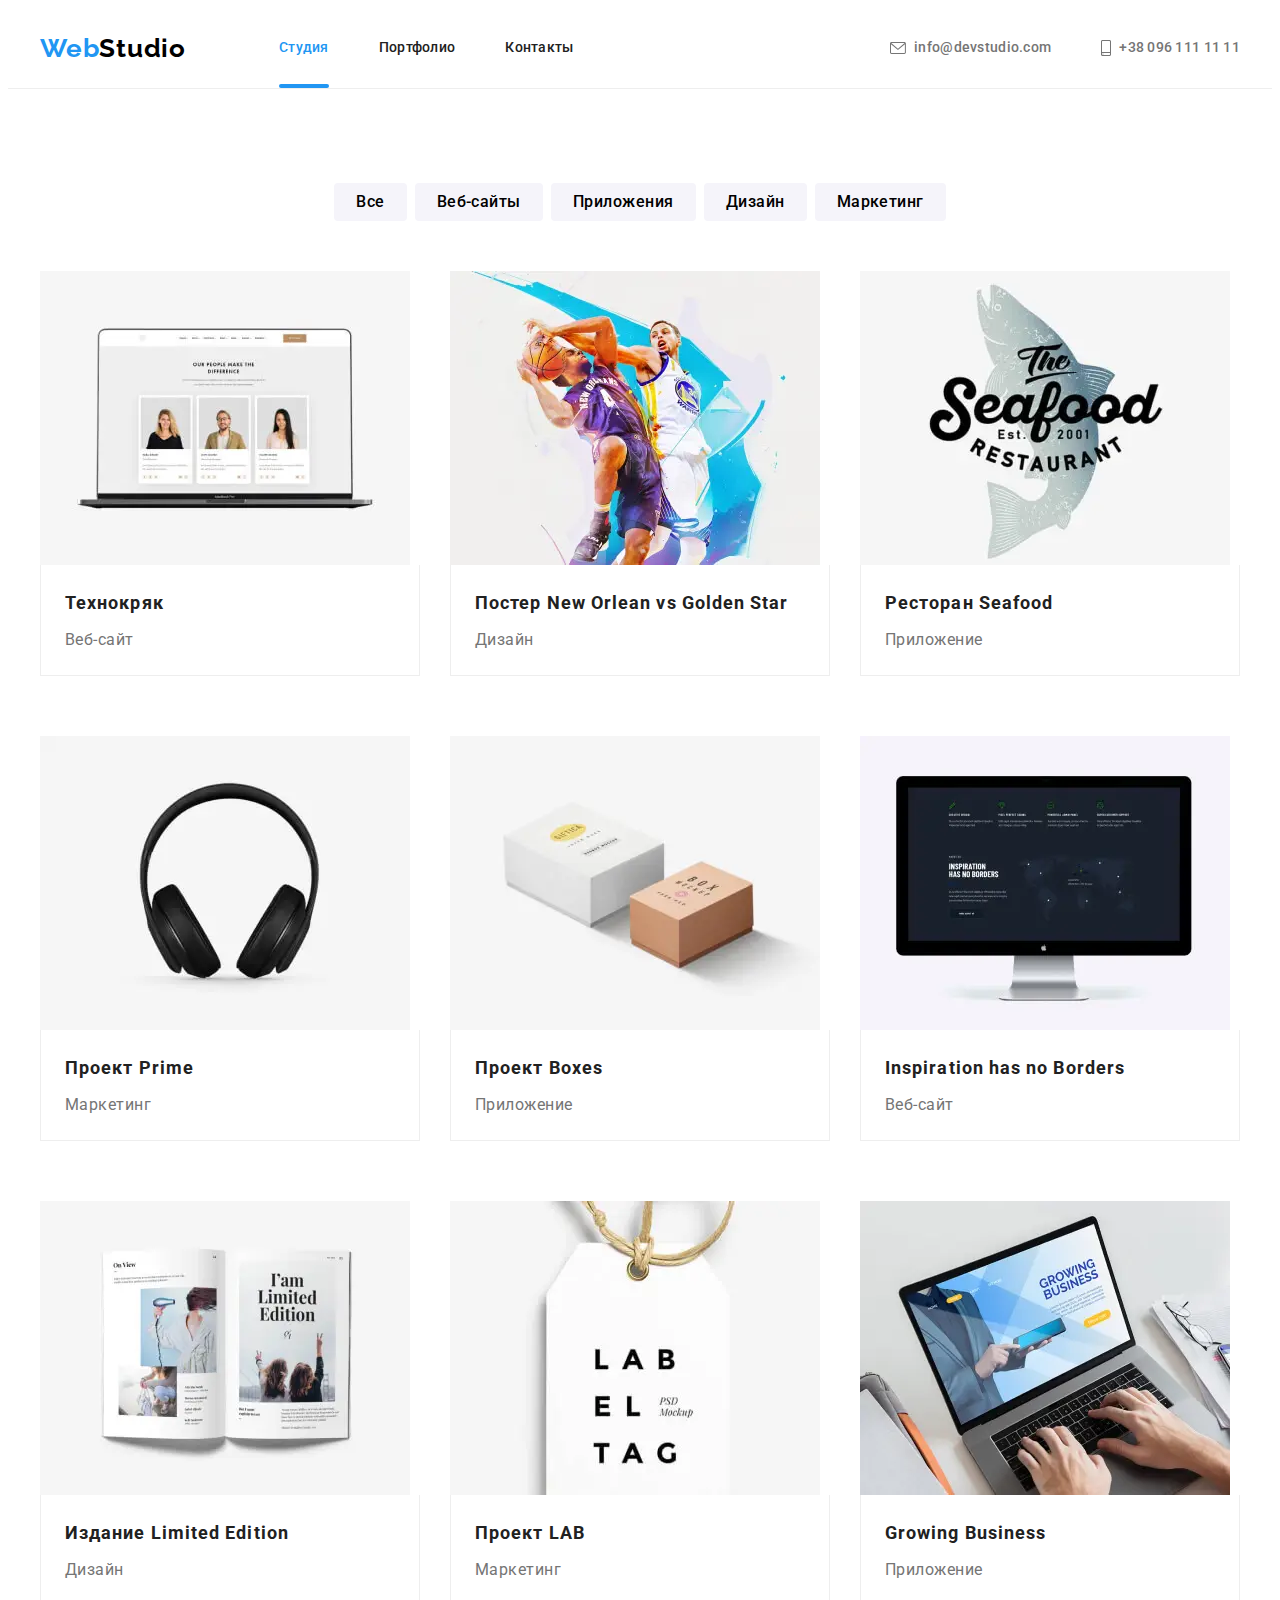
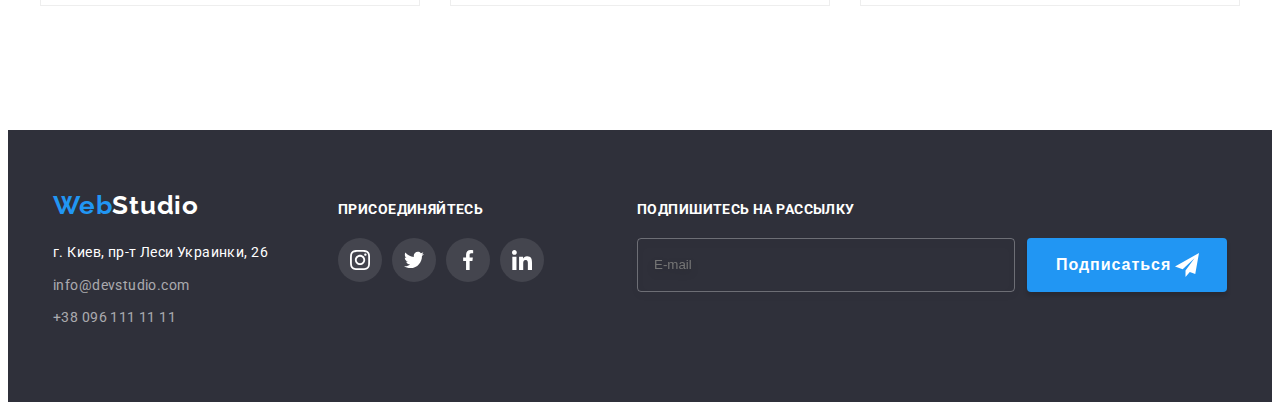
==== commit b9933f53: "добавлены изображения для разной плотности" ====
--- a/portfolio.html
+++ b/portfolio.html
@@ -18,33 +18,69 @@
 
   <!--Header-->
 
-  <!-- <header>
-  <div class="container page-header">
-    <a class="logo" href="./index.html"><span class="logo__color">Web</span>Studio</a>
-    <nav>
-      <ul class="navigation">
-        <li class="navigation__items"><a class="navigation__link" href="./index.html">Студия</a></li>
-        <li class="navigation__items"><a class="navigation__link navigation__link_active" href="./portfolio.html">Портфолио</a></li>
-        <li class="navigation__items"><a class="navigation__link" href="">Контакты</a></li>
+  <header>
+    <div class="container page-header">
+      <a class="logo" href="./index.html"><span class="logo__color">Web</span>Studio</a>
+      <nav>
+        <ul class="navigation">
+          <li class="navigation__items"><a class="navigation__link navigation__link_active" href="./index.html">Студия</a>
+          </li>
+          <li class="navigation__items"><a class="navigation__link" href="./portfolio.html">Портфолио</a></li>
+          <li class="navigation__items"><a class="navigation__link" href="">Контакты</a></li>
+        </ul>
+      </nav>
+  
+      <ul class="contacts">
+        <li class="contacts__item">
+          <a class="contacts__link" href="mailto:info@devstudio.com">
+            <svg class="contacts__icon-mail">
+              <use href="./img/sprite.svg#icon-mail"></use>
+            </svg>info@devstudio.com</a>
+        </li>
+        <li class="contacts__item">
+          <a class="contacts__link" href="tel:+380961111111">
+            <svg class="contacts__icon-phone">
+              <use href="./img/sprite.svg#icon-phone"></use>
+            </svg>+38 096 111 11 11</a>
+        </li>
       </ul>
-    </nav>
-
-    <ul class="contacts">
-      <li class="contacts__item">
-        <a class="contacts__link" href="mailto:info@devstudio.com">
-          <svg class="contacts__icon-mail" width="16" height="12">
-            <use href="./img/sprite.svg#icon-mail"></use>
-          </svg>info@devstudio.com</a>
-      </li>
-      <li class="contacts__item">
-        <a class="contacts__link" href="tel:+380961111111">
-          <svg class="contacts__icon-phone" width="10" height="12">
-            <use href="./img/sprite.svg#icon-phone"></use>
-          </svg>+38 096 111 11 11</a>
-      </li>
-    </ul>
-  </div>
-  </header> -->
+  
+      <button type="button" class="burger-btn" data-menu-open>
+        <svg class="burger-btn__icon" width='40' height='40'>
+          <use href="./img/sprite.svg#icon-burger"></use>
+        </svg>
+      </button>
+      <div class="mob-menu" data-menu>
+        <div class="container mob-menu-container">
+          <button type="button" class="mob-menu-close-btn" data-menu-close>
+            <svg class="mob-menu-close-icon" width='40' height='40'>
+              <use href="./img/sprite.svg#icon-mob-close"></use>
+            </svg>
+          </button>
+          <ul class="mob-menu__navigation">
+            <li class="mob-navigation__item"><a class="mob-navigation__link" href="">Студия</a></li>
+            <li class="mob-navigation__item"><a class="mob-navigation__link" href="">Портфолио</a></li>
+            <li class="mob-navigation__item"><a class="mob-navigation__link" href="">Контакты</a></li>
+          </ul>
+          <ul class="mob-menu__contacts">
+            <li class="mob-contacts__item"><a class="mob-contacts__link-phone" href="tel:+380961111111">+38 096 111 11
+                11</a></li>
+            <li class="mob-contacts__item"><a class="mob-contacts__link-mail"
+                href="mailto:info@devstudio.com">info@devstudio.com</a></li>
+          </ul>
+  
+          <ul class="mob-menu__social">
+            <li class="mob-social__item"><a class="mob-social__link" href="">Instagram</a></li>
+            <li class="mob-social__item"><a class="mob-social__link" href="">Twitter</a></li>
+            <li class="mob-social__item"><a class="mob-social__link" href="">Facebook</a></li>
+            <li class="mob-social__item"><a class="mob-social__link" href="">LinkedIn</a></li>
+          </ul>
+        </div>
+      </div>
+    </div>
+  
+  
+  </header>
 
 
   <main>
@@ -67,7 +103,27 @@
       <li class="projects-list-item"> 
           <a class="projects-link" href="">
           <div class="projects-link-thumb">
-            <img src="./img/img-tehnokryak.jpg" alt="Технокряк" width="370" height="294">
+            <picture>
+            
+              <source srcset="./img/portfolio/techno/img-desktop.webp 1x, ./img/portfolio/techno/img-desktop@2x.webp 2x"
+                media="(min-width: 1200px)" type="image/webp">
+              <source srcset="./img/portfolio/techno/img-desktop.jpg 1x, ./img/portfolio/techno/img-desktop@2x.jpg 2x"
+                media="(min-width: 1200px)">
+            
+              <source srcset="./img/portfolio/techno/img-tablet.webp 1x, ./img/portfolio/techno/img-tablet@2x.webp 2x"
+                media="(min-width: 768px)" type="image/webp">
+              <source srcset="../img/portfolio/techno/img-tablet.jpg 1x, ./img/portfolio/techno/img-tablet@2x.jpg 2x"
+                media="(min-width: 768px)">
+            
+              <source srcset="./img/portfolio/techno/img-mobile.webp 1x, ./img/portfolio/techno/img-mobile@2x.webp 2x"
+                media="(max-width: 767px)" type="image/webp">
+              <source srcset="./img/portfolio/techno/img-mobile.jpg 1x, ./img/portfolio/techno/img-mobile@2x.jpg 2x"
+                media="(max-width: 767px)">
+            
+              <img src="#" alt="Технокряк">
+            
+            
+            </picture>
             <p class="projects-list-overlay">Технокряк это современная площадка распространения коронавируса. Компании используют
               эту платформу для цифрового
               шпионажа и атак на защищённые сервера конкурентов.</p>
@@ -83,7 +139,27 @@
       <li class="projects-list-item">
         <a class="projects-link" href="">
           <div class="projects-link-thumb">
-          <img src="./img/img-new-orlean.jpg" alt="New-Orlean" width="370" height="294">
+          <picture>
+          
+            <source srcset="./img/portfolio/new-orlean/img-desktop.webp 1x, ./img/portfolio/new-orlean/img-desktop@2x.webp 2x"
+              media="(min-width: 1200px)" type="image/webp">
+            <source srcset="./img/portfolio/new-orlean/img-desktop.jpg 1x, ./img/portfolio/new-orlean/img-desktop@2x.jpg 2x"
+              media="(min-width: 1200px)">
+          
+            <source srcset="./img/portfolio/new-orlean/img-tablet.webp 1x, ./img/portfolio/new-orlean/img-tablet@2x.webp 2x"
+              media="(min-width: 768px)" type="image/webp">
+            <source srcset="../img/portfolio/new-orlean/img-tablet.jpg 1x, ./img/portfolio/new-orlean/img-tablet@2x.jpg 2x"
+              media="(min-width: 768px)">
+          
+            <source srcset="./img/portfolio/new-orlean/img-mobile.webp 1x, ./img/portfolio/new-orlean/img-mobile@2x.webp 2x"
+              media="(max-width: 767px)" type="image/webp">
+            <source srcset="./img/portfolio/new-orlean/img-mobile.jpg 1x, ./img/portfolio/new-orlean/img-mobile@2x.jpg 2x"
+              media="(max-width: 767px)">
+          
+            <img src="#" alt="New-Orlean">
+          
+          
+          </picture>
           <p class="projects-list-overlay">Технокряк это современная площадка распространения коронавируса. Компании используют
             эту платформу для цифрового
             шпионажа и атак на защищённые сервера конкурентов.</p>
@@ -98,7 +174,27 @@
       <li class="projects-list-item">
         <a class="projects-link" href="">
           <div class="projects-link-thumb">
-          <img src="./img/img-sea-food.jpg" alt="Sea-Food" width="370" height="294">
+          <picture>
+          
+            <source srcset="./img/portfolio/seafood/img-desktop.webp 1x, ./img/portfolio/seafood/img-desktop@2x.webp 2x"
+              media="(min-width: 1200px)" type="image/webp">
+            <source srcset="./img/portfolio/seafood/img-desktop.jpg 1x, ./img/portfolio/seafood/img-desktop@2x.jpg 2x"
+              media="(min-width: 1200px)">
+          
+            <source srcset="./img/portfolio/seafood/img-tablet.webp 1x, ./img/portfolio/seafood/img-tablet@2x.webp 2x"
+              media="(min-width: 768px)" type="image/webp">
+            <source srcset="../img/portfolio/seafood/img-tablet.jpg 1x, ./img/portfolio/seafood/img-tablet@2x.jpg 2x"
+              media="(min-width: 768px)">
+          
+            <source srcset="./img/portfolio/seafood/img-mobile.webp 1x, ./img/portfolio/seafood/img-mobile@2x.webp 2x"
+              media="(max-width: 767px)" type="image/webp">
+            <source srcset="./img/portfolio/seafood/img-mobile.jpg 1x, ./img/portfolio/seafood/img-mobile@2x.jpg 2x"
+              media="(max-width: 767px)">
+          
+            <img src="#" alt="SeaFood">
+          
+          
+          </picture>
           <p class="projects-list-overlay">Технокряк это современная площадка распространения коронавируса. Компании используют
             эту платформу для цифрового
             шпионажа и атак на защищённые сервера конкурентов.</p>
@@ -113,7 +209,27 @@
       <li class="projects-list-item">
         <a class="projects-link" href="">
           <div class="projects-link-thumb">
-          <img src="./img/img-prime.jpg" alt="Prime" width="370" height="294">
+          <picture>
+          
+            <source srcset="./img/portfolio/prime/img-desktop.webp 1x, ./img/portfolio/prime/img-desktop@2x.webp 2x"
+              media="(min-width: 1200px)" type="image/webp">
+            <source srcset="./img/portfolio/prime/img-desktop.jpg 1x, ./img/portfolio/prime/img-desktop@2x.jpg 2x"
+              media="(min-width: 1200px)">
+          
+            <source srcset="./img/portfolio/prime/img-tablet.webp 1x, ./img/portfolio/prime/img-tablet@2x.webp 2x"
+              media="(min-width: 768px)" type="image/webp">
+            <source srcset="../img/portfolio/prime/img-tablet.jpg 1x, ./img/portfolio/prime/img-tablet@2x.jpg 2x"
+              media="(min-width: 768px)">
+          
+            <source srcset="./img/portfolio/prime/img-mobile.webp 1x, ./img/portfolio/prime/img-mobile@2x.webp 2x"
+              media="(max-width: 767px)" type="image/webp">
+            <source srcset="./img/portfolio/prime/img-mobile.jpg 1x, ./img/portfolio/prime/img-mobile@2x.jpg 2x"
+              media="(max-width: 767px)">
+          
+            <img src="#" alt="Prime">
+          
+          
+          </picture>
           <p class="projects-list-overlay">Технокряк это современная площадка распространения коронавируса. Компании используют
             эту платформу для цифрового
             шпионажа и атак на защищённые сервера конкурентов.</p>
@@ -128,7 +244,27 @@
       <li class="projects-list-item">
         <a class="projects-link" href="">
           <div class="projects-link-thumb">
-          <img src="./img/img-boxes.jpg" alt="Boxes" width="370" height="294">
+          <picture>
+          
+            <source srcset="./img/portfolio/boxes/img-desktop.webp 1x, ./img/portfolio/boxes/img-desktop@2x.webp 2x"
+              media="(min-width: 1200px)" type="image/webp">
+            <source srcset="./img/portfolio/boxes/img-desktop.jpg 1x, ./img/portfolio/boxes/img-desktop@2x.jpg 2x"
+              media="(min-width: 1200px)">
+          
+            <source srcset="./img/portfolio/boxes/img-tablet.webp 1x, ./img/portfolio/boxes/img-tablet@2x.webp 2x"
+              media="(min-width: 768px)" type="image/webp">
+            <source srcset="../img/portfolio/boxes/img-tablet.jpg 1x, ./img/portfolio/boxes/img-tablet@2x.jpg 2x"
+              media="(min-width: 768px)">
+          
+            <source srcset="./img/portfolio/boxes/img-mobile.webp 1x, ./img/portfolio/boxes/img-mobile@2x.webp 2x"
+              media="(max-width: 767px)" type="image/webp">
+            <source srcset="./img/portfolio/boxes/img-mobile.jpg 1x, ./img/portfolio/boxes/img-mobile@2x.jpg 2x"
+              media="(max-width: 767px)">
+          
+            <img src="#" alt="Boxes">
+          
+          
+          </picture>
           <p class="projects-list-overlay">Технокряк это современная площадка распространения коронавируса. Компании используют
             эту платформу для цифрового
             шпионажа и атак на защищённые сервера конкурентов.</p>
@@ -143,7 +279,27 @@
       <li class="projects-list-item">
         <a class="projects-link" href="">
           <div class="projects-link-thumb">
-          <img src="./img/img-inspiration.jpg" alt="Inspiration" width="370" height="294">
+          <picture>
+          
+            <source srcset="./img/portfolio/noborders/img-desktop.webp 1x, ./img/portfolio/noborders/img-desktop@2x.webp 2x"
+              media="(min-width: 1200px)" type="image/webp">
+            <source srcset="./img/portfolio/noborders/img-desktop.jpg 1x, ./img/portfolio/noborders/img-desktop@2x.jpg 2x"
+              media="(min-width: 1200px)">
+          
+            <source srcset="./img/portfolio/noborders/img-tablet.webp 1x, ./img/portfolio/noborders/img-tablet@2x.webp 2x"
+              media="(min-width: 768px)" type="image/webp">
+            <source srcset="../img/portfolio/noborders/img-tablet.jpg 1x, ./img/portfolio/noborders/img-tablet@2x.jpg 2x"
+              media="(min-width: 768px)">
+          
+            <source srcset="./img/portfolio/noborders/img-mobile.webp 1x, ./img/portfolio/noborders/img-mobile@2x.webp 2x"
+              media="(max-width: 767px)" type="image/webp">
+            <source srcset="./img/portfolio/noborders/img-mobile.jpg 1x, ./img/portfolio/noborders/img-mobile@2x.jpg 2x"
+              media="(max-width: 767px)">
+          
+            <img src="#" alt="Inspiration">
+          
+          
+          </picture>
           <p class="projects-list-overlay">Технокряк это современная площадка распространения коронавируса. Компании используют
             эту платформу для цифрового
             шпионажа и атак на защищённые сервера конкурентов.</p>
@@ -158,7 +314,27 @@
       <li class="projects-list-item">
         <a class="projects-link" href="">
           <div class="projects-link-thumb">
-          <img src="./img/img-limited-edition.jpg" alt="Limited-edition" width="370" height="294">
+          <picture>
+          
+            <source srcset="./img/portfolio/limitededition/img-desktop.webp 1x, ./img/portfolio/limitededition/img-desktop@2x.webp 2x"
+              media="(min-width: 1200px)" type="image/webp">
+            <source srcset="./img/portfolio/limitededition/img-desktop.jpg 1x, ./img/portfolio/limitededition/img-desktop@2x.jpg 2x"
+              media="(min-width: 1200px)">
+          
+            <source srcset="./img/portfolio/limitededition/img-tablet.webp 1x, ./img/portfolio/limitededition/img-tablet@2x.webp 2x"
+              media="(min-width: 768px)" type="image/webp">
+            <source srcset="../img/portfolio/limitededition/img-tablet.jpg 1x, ./img/portfolio/limitededition/img-tablet@2x.jpg 2x"
+              media="(min-width: 768px)">
+          
+            <source srcset="./img/portfolio/limitededition/img-mobile.webp 1x, ./img/portfolio/limitededition/img-mobile@2x.webp 2x"
+              media="(max-width: 767px)" type="image/webp">
+            <source srcset="./img/portfolio/limitededition/img-mobile.jpg 1x, ./img/portfolio/limitededition/img-mobile@2x.jpg 2x"
+              media="(max-width: 767px)">
+          
+            <img src="#" alt="Limited-Edition">
+          
+          
+          </picture>
           <p class="projects-list-overlay">Технокряк это современная площадка распространения коронавируса. Компании используют
             эту платформу для цифрового
             шпионажа и атак на защищённые сервера конкурентов.</p>
@@ -173,7 +349,32 @@
       <li class="projects-list-item">
         <a class="projects-link" href="">
           <div class="projects-link-thumb">
-          <img src="./img/img-lab.jpg" alt="Lab" width="370" height="294">
+          <picture>
+          
+            <source
+              srcset="./img/portfolio/lab/img-desktop.webp 1x, ./img/portfolio/lab/img-desktop@2x.webp 2x"
+              media="(min-width: 1200px)" type="image/webp">
+            <source
+              srcset="./img/portfolio/lab/img-desktop.jpg 1x, ./img/portfolio/lab/img-desktop@2x.jpg 2x"
+              media="(min-width: 1200px)">
+          
+            <source
+              srcset="./img/portfolio/lab/img-tablet.webp 1x, ./img/portfolio/lab/img-tablet@2x.webp 2x"
+              media="(min-width: 768px)" type="image/webp">
+            <source
+              srcset="../img/portfolio/lab/img-tablet.jpg 1x, ./img/portfolio/lab/img-tablet@2x.jpg 2x"
+              media="(min-width: 768px)">
+          
+            <source
+              srcset="./img/portfolio/lab/img-mobile.webp 1x, ./img/portfolio/lab/img-mobile@2x.webp 2x"
+              media="(max-width: 767px)" type="image/webp">
+            <source srcset="./img/portfolio/lab/img-mobile.jpg 1x, ./img/portfolio/lab/img-mobile@2x.jpg 2x"
+              media="(max-width: 767px)">
+          
+            <img src="#" alt="Lab">
+          
+          
+          </picture>
           <p class="projects-list-overlay">Технокряк это современная площадка распространения коронавируса. Компании используют
             эту платформу для цифрового
             шпионажа и атак на защищённые сервера конкурентов.</p>
@@ -188,7 +389,27 @@
       <li class="projects-list-item">
         <a class="projects-link" href="">
           <div class="projects-link-thumb">
-          <img src="./img/img-growing-bussines.jpg" alt="Growing-Business" width="370" height="294">
+          <picture>
+          
+            <source srcset="./img/portfolio/business/img-desktop.webp 1x, ./img/portfolio/business/img-desktop@2x.webp 2x"
+              media="(min-width: 1200px)" type="image/webp">
+            <source srcset="./img/portfolio/business/img-desktop.jpg 1x, ./img/portfolio/business/img-desktop@2x.jpg 2x"
+              media="(min-width: 1200px)">
+          
+            <source srcset="./img/portfolio/business/img-tablet.webp 1x, ./img/portfolio/business/img-tablet@2x.webp 2x"
+              media="(min-width: 768px)" type="image/webp">
+            <source srcset="../img/portfolio/business/img-tablet.jpg 1x, ./img/portfolio/business/img-tablet@2x.jpg 2x"
+              media="(min-width: 768px)">
+          
+            <source srcset="./img/portfolio/business/img-mobile.webp 1x, ./img/portfolio/business/img-mobile@2x.webp 2x"
+              media="(max-width: 767px)" type="image/webp">
+            <source srcset="./img/portfolio/business/img-mobile.jpg 1x, ./img/portfolio/business/img-mobile@2x.jpg 2x"
+              media="(max-width: 767px)">
+          
+            <img src="#" alt="Growing-Business">
+          
+          
+          </picture>
           <p class="projects-list-overlay">Технокряк это современная площадка распространения коронавируса. Компании используют
             эту платформу для цифрового
             шпионажа и атак на защищённые сервера конкурентов.</p>
@@ -209,7 +430,7 @@
 
   </main>
 
-  <!-- <footer>
+  <footer>
     <div class="container footer">
       <div class="footer-info">
         <a class="logo logo-footer" href="./index.html"><span class="logo__color">Web</span>Studio</a>
@@ -225,7 +446,7 @@
   
       <div class="connection">
         <h2 class="connection-title">Присоединяйтесь</h2>
-        <ul class="social-links">
+        <ul class="social-links footer-list">
           <li class="social-links__items"><a class="social-links__link footer-links" href="">
               <svg class="social-links__icon footer-icon">
                 <use href="./img/sprite.svg#icon-instagram"></use>
@@ -271,7 +492,7 @@
     </div>
   
   
-  </footer> -->
+  </footer>
   
 </body>
 </html>--- a/css/main.min.css
+++ b/css/main.min.css
@@ -1,2 +1,2 @@
-:root{--primary-text-color: #212121;--secondary-text-color: #757575;--accent-text-color: #2196f3;--white-text-color: #ffffff;--cards-shadow-color: #eeeeee;--primeary-text-family: 'Roboto', sans-serif}.visually-hidden{position:absolute;width:1px;height:1px;margin:-1px;border:0;padding:0;white-space:nowrap;clip-path:inset(100%);clip:rect(0 0 0 0);overflow:hidden}h1,h2,h3,h4,h5,h6,p{margin:0;padding:0}img{display:block}body{font-family:var(--primeary-text-family);color:var(--primary-text-color)}ul,ol{list-style:none;padding:0;margin:0}.container{padding-left:15px;padding-right:15px}@media screen and (min-width: 480px){.container{width:480px;margin:0 auto}}@media screen and (min-width: 768px){.container{width:768px}}@media screen and (min-width: 1200px){.container{width:1200px}}.sections-title{font-style:normal;font-weight:700;font-size:36px;line-height:1.16;text-align:center;letter-spacing:0.03em;margin-bottom:50px}.backdrop{position:fixed;top:0;left:0;width:100vw;height:100vh;background-color:rgba(0,0,0,0.2);opacity:1;visibility:visible;pointer-events:auto;transform:translateX(0%);transition:opacity 250ms linear, visibility 500ms linear, transform 500ms linear}.backdrop.is-hidden{opacity:0;visibility:hidden;pointer-events:none;transform:translateX(-100%);transition:opacity 250ms linear, visibility 500ms linear, transform 500ms linear}.modal-window{position:absolute;width:528px;height:581px;background-color:var(--white-text-color);top:50%;left:50%;transform:translate(-50%, -50%);box-shadow:0px 1px 3px rgba(0,0,0,0.12),0px 1px 1px rgba(0,0,0,0.14),0px 2px 1px rgba(0,0,0,0.2);border-radius:4px}.closed-button{position:absolute;display:flex;justify-content:center;align-items:center;background-color:transparent;top:8px;right:8px;width:30px;height:30px;padding:6px;border:1px solid rgba(0,0,0,0.1);border-radius:50%;cursor:pointer}.closed-btn-icon{width:11px;height:11px}.closed-button:hover .closed-btn-icon{fill:var(--accent-text-color)}.modal-form{display:flex;flex-direction:column;padding:40px}.modal-form-title{margin-bottom:12px;font-weight:700;font-size:20px;line-height:1.15;text-align:center;letter-spacing:0.03em}.form-input-title{margin-bottom:4px;font-weight:400;font-size:12px;line-height:1.16;letter-spacing:0.01em;color:var(--secondary-text-color)}.form-input-area{width:100%;height:40px;border:1px solid rgba(33,33,33,0.2);border-radius:4px;padding-left:42px}.form-input-area:focus{border:1px solid var(--accent-text-color);outline:none}.form-input-comment-area{width:100%;height:120px;resize:none;border:1px solid rgba(33,33,33,0.2);border-radius:4px;margin-bottom:20px}.form-input-comment-area:focus{border:1px solid var(--accent-text-color);outline:none}.form-input-comment-area::placeholder{font-weight:400;font-size:12px;line-height:1.17px;letter-spacing:0.01em;color:rgba(117,117,117,0.5);padding-top:12px;padding-left:16px}.icon-thumb{position:relative}.form-thumb{margin-bottom:10px}.form-icon{position:absolute;width:18px;height:18px;top:50%;left:12px;transform:translateY(-50%)}.form-input-area:focus+.form-icon{fill:var(--accent-text-color)}.checkbox-text{font-weight:400;font-size:14px;line-height:1.71;letter-spacing:0.03em;color:var(--secondary-text-color)}.policy-link{color:var(--accent-text-color)}.checkbox-item{display:flex;align-items:center}.checkbox-thumb{display:flex;justify-content:center}.checkbox-icon-thumb{position:relative;width:16px;height:15px;margin-right:7px;border-radius:2px;border:2px solid #000000;box-shadow:0px 4px 4px rgba(0,0,0,0.25)}.form-chekbox:checked+.checkbox-icon-thumb{background-color:var(--accent-text-color);border:1px solid var(--accent-text-color);box-shadow:none}.form-chekbox:focus+.checkbox-icon-thumb{border:2px solid var(--accent-text-color)}.checkbox-icon{position:absolute;top:50%;left:50%;transform:translate(-50%, -50%)}.form-button{align-self:center;border:0;margin:0;padding:10px 55px;background-color:var(--accent-text-color);min-width:200px;min-height:50px;border-radius:4px;box-shadow:0px 4px 4px rgba(0,0,0,0.15);cursor:pointer;margin-top:30px}.btn-text{font-weight:700;font-size:16px;line-height:1.87;text-align:center;letter-spacing:0.06em;color:var(--white-text-color)}.modal-btn{border:0;margin:0;padding:10px 32px;background-color:var(--accent-text-color);min-width:200px;min-height:50px;border-radius:4px;box-shadow:0px 4px 4px rgba(0,0,0,0.15);cursor:pointer;font-weight:700;font-size:16px;line-height:1.87;letter-spacing:0.06em;color:var(--white-text-color)}.social-links__link{display:flex;width:44px;height:44px;border-radius:50%;background-color:transparent;justify-content:center;align-items:center;transition:background-color 250ms cubic-bezier(0.4, 0, 0.2, 1)}.social-links__link:hover{background-color:var(--accent-text-color)}.social-links__items:not(:last-child){margin-right:10px}.social-links{display:flex;justify-content:center;margin-top:16px}.social-links__icon{width:20px;height:20px;fill:#afb1b8;transition:fill 250ms cubic-bezier(0.4, 0, 0.2, 1)}.social-links__link:hover .social-links__icon{fill:var(--white-text-color)}.logo{font-family:Raleway;font-style:normal;font-weight:700;font-size:26px;line-height:1.19;letter-spacing:0.03em;color:#000000;text-decoration:none}.logo__color{color:var(--accent-text-color)}header{border-bottom:1px solid var(--cards-shadow-color)}.page-header{display:flex;align-items:center}.navigation{display:flex;margin-left:93px}.navigation__link{position:relative;color:var(--primary-text-color);font-style:normal;font-weight:500;font-size:14px;line-height:1.14;letter-spacing:0.02em;text-decoration:none;display:block;padding-top:32px;padding-bottom:32px;transition:color 250ms cubic-bezier(0.4, 0, 0.2, 1)}.navigation__link:hover{color:var(--accent-text-color)}.navigation__link:focus{color:var(--accent-text-color)}.navigation__link .active{color:var(--accent-text-color)}.navigation__items:not(:last-child){margin-right:50px}.navigation__link_active{color:var(--accent-text-color)}.navigation__link_active::after{position:absolute;content:'';display:block;width:100%;height:4px;background-color:var(--accent-text-color);border-radius:2px;bottom:0;left:0}.contacts{display:flex;margin-left:auto}.contacts__link{display:flex;align-items:center;color:var(--secondary-text-color);font-style:normal;font-weight:500;font-size:14px;line-height:1.14;letter-spacing:0.02em;text-decoration:none;padding-top:32px;padding-bottom:32px;transition:color 250ms cubic-bezier(0.4, 0, 0.2, 1)}.contacts__link:hover,.contacts__link:focus{color:var(--accent-text-color)}.contacts__item:not(:last-child){margin-right:50px}.contacts__item:focus{color:var(--accent-text-color)}.contacts__icon-mail{fill:currentColor;margin-right:10px;transition:fill 250ms cubic-bezier(0.4, 0, 0.2, 1)}.contacts__icon-mail:hover{fill:var(--accent-text-color)}.contacts__icon-mail:focus{fill:var(--accent-text-color)}.contacts__icon-phone{fill:currentColor;margin-right:10px;transition:fill 250ms cubic-bezier(0.4, 0, 0.2, 1)}.contacts__icon-phone:hover{fill:var(--accent-text-color)}.contacts__icon-phone:focus{fill:var(--accent-text-color)}.hero{background-image:linear-gradient(rgba(47,48,58,0.4), rgba(47,48,58,0.4)),url("../img/hero/hero-bg.jpg");background-color:#c4c4c4;max-width:1600px;min-height:600px;margin-left:auto;margin-right:auto;background-repeat:no-repeat;background-position:center;background-size:cover;text-align:center;padding-top:200px;padding-bottom:200px}.hero .title{font-style:normal;font-weight:900;font-size:44px;line-height:1.36;text-align:center;letter-spacing:0.06em;color:var(--white-text-color);max-width:696px;margin-right:auto;margin-left:auto;margin-bottom:30px}.benefits .title{font-style:normal;font-weight:700;font-size:14px;line-height:1.14;letter-spacing:0.03em;text-transform:uppercase;margin-bottom:10px}.benefits .text{color:var(--secondary-text-color);font-size:14px;line-height:1.71;letter-spacing:0.03em}.benefits-icon-thumb{display:flex;justify-content:center;align-items:center;background-color:#f5f4fa;min-height:120px;margin-bottom:30px}.benefits-item:not(:last-child){margin-bottom:30px}@media screen and (max-width: 1199px){.benefits{padding-top:60px;padding-bottom:60px}}@media screen and (max-width: 767px){.benefits .title{text-align:center}}@media screen and (min-width: 768px){.benefits-list{display:flex;flex-wrap:wrap;margin-top:-30px;margin-left:-30px}.benefits-item{width:calc((100% - 60px) / 2);margin-top:30px;margin-left:30px}}@media screen and (min-width: 1200px){.benefits{padding-top:94px;padding-bottom:94px}.benefits-item{width:calc((100% - 120px) / 4)}}@media screen and (max-width: 1199px){.work{display:none}}@media screen and (min-width: 1200px){.work{display:block;padding-bottom:94px}.work-list{display:flex;flex-wrap:wrap;margin-top:-30px;margin-left:-30px}.work-list-item{margin-top:30px;margin-left:30px;width:calc((100% - 90px) / 3)}.work-items-thumb{position:relative}.work-items-desc{position:absolute;left:0;bottom:0;display:flex;justify-content:center;align-items:center;font-weight:700;font-size:14px;line-height:1.14;letter-spacing:0.03em;text-transform:uppercase;color:var(--white-text-color);min-height:70px;width:100%;background-color:rgba(47,48,58,0.8)}}.our-team{padding-top:60px;padding-bottom:60px;background-color:#f5f4fa}.our-team .our-team__person-title{font-weight:500;font-size:16px;line-height:1.19;text-align:center;margin-bottom:10px}.our-team .our-team__person-text{color:var(--secondary-text-color);font-size:16px;line-height:1.19;letter-spacing:0.03em;text-align:center}.our-team__desc{padding-top:30px;padding-bottom:30px}@media screen and (min-width: 768px){.our-team__list{display:flex;flex-wrap:wrap;margin-top:-30px;margin-left:-30px}.our-team__item{margin-top:30px;margin-left:30px;width:calc((100% - 60px) / 2);background-color:var(--white-text-color);box-shadow:0px 1px 3px rgba(0,0,0,0.12),0px 1px 1px rgba(0,0,0,0.14),0px 2px 1px rgba(0,0,0,0.2);border-radius:0px 0px 4px 4px}}@media screen and (min-width: 1200px){.our-team__item{width:calc((100% - 120px) / 4)}}.our-clients{padding-top:60px;padding-bottom:60px}.our-clients-links{display:flex;width:100%;height:92px;justify-content:center;align-items:center;background-color:transparent;border:1px solid #afb1b8;border-radius:4px;transition:border 250ms cubic-bezier(0.4, 0, 0.2, 1)}.our-clients-links:hover{border:1px solid var(--accent-text-color)}.our-clients-icon{fill:#afb1b8;width:106px;height:60px;transition:fill 250ms cubic-bezier(0.4, 0, 0.2, 1)}.our-clients-links:hover .our-clients-icon{fill:var(--accent-text-color)}.our-clients-list{display:flex;flex-wrap:wrap;justify-content:center;margin-right:-30px;margin-top:-30px}.our-clients-list-item{margin-right:30px;margin-top:30px;width:calc((100% - 60px) / 2)}@media screen and (min-width: 768px){.our-clients-list-item{width:calc((100% - 90px) / 3)}}@media screen and (min-width: 1200px){.our-clients{padding-top:94px;padding-bottom:94px}.our-clients-list-item{width:calc((100% - 180px) / 6)}}footer{background-color:#2f303a;padding-top:60px;padding-bottom:60px}footer .logo-footer{color:var(--white-text-color);display:block;text-align:center}footer .footer-address{color:var(--white-text-color);font-style:normal;font-weight:400;font-size:14px;line-height:1.71;letter-spacing:0.03em;margin-bottom:9px;text-align:center}footer .footer-contacts{color:rgba(255,255,255,0.6);font-style:normal;font-weight:400;font-size:14px;line-height:1.71;letter-spacing:0.03em;text-decoration:none;transition:color 250ms cubic-bezier(0.4, 0, 0.2, 1)}footer .footer-contacts:hover{color:var(--accent-text-color)}footer .footer-contacts:focus{color:var(--accent-text-color)}address{margin-top:20px}.footer-address-list{text-align:center}.footer-address-list li:first-child{margin-bottom:9px}.footer-info{max-width:231px;margin:0 auto;margin-bottom:60px}.connection{margin-bottom:60px}.connection-title{font-weight:700;font-size:14px;line-height:1.14;letter-spacing:0.03em;text-transform:uppercase;color:#ffffff;text-align:center}.footer-icon{width:20px;height:20px;fill:var(--white-text-color)}.social-links.footer-list{justify-content:center;margin-top:20px}.footer-links{background-color:rgba(255,255,255,0.1)}.subscribe-title{font-weight:700;font-size:14px;line-height:1.14;letter-spacing:0.03em;text-transform:uppercase;color:var(--white-text-color);margin-bottom:20px;text-align:center}.mail-form{text-align:center}.mail-form-input{width:100%;height:50px;background-color:transparent;border:1px solid rgba(255,255,255,0.3);filter:drop-shadow(0px 4px 4px rgba(0,0,0,0.15));border-radius:4px;padding-left:16px;color:var(--white-text-color);margin-bottom:20px}.subscribe-form-batton{position:relative;display:flex;margin:0 auto;align-items:center;padding-left:29px}.subscribe-icon{position:absolute;top:50%;right:28px;transform:translateY(-50%)}@media screen and (min-width: 768px){.footer{display:flex;flex-wrap:wrap;justify-content:center;align-items:baseline}.footer-info{margin:0 165px 0 0}.subscribe{margin-top:60px}.mail-form-input{width:450px}}@media screen and (min-width: 1200px){.mail-form-input{width:358px;margin:0 12px 0 0}.mail-form{display:flex}.footer-info{margin:0 70px 0 0}.subscribe{margin:0 0 0 93px}.logo.logo-footer,.footer-address-list,.subscribe-title,.connection-title{text-align:start}}.our-projects{padding-top:60px;padding-bottom:60px}.filter-portfolio{display:flex;flex-wrap:wrap;justify-content:flex-start;margin-bottom:40px;margin-top:-15px;margin-right:-15px}.filter-portfolio-item{margin-top:15px;margin-right:15px}.filter-portfolio-item:not(:last-child){margin-right:8px}.filter-portfolio-btn{margin:0;border:0;padding-top:6px;padding-bottom:6px;padding-right:22px;padding-left:22px;font-family:Roboto;font-weight:500;font-size:16px;line-height:1.62;letter-spacing:0.03em;border-radius:4px;background:#f5f4fa;transition:background-color 250ms cubic-bezier(0.4, 0, 0.2, 1),color 250ms cubic-bezier(0.4, 0, 0.2, 1),box-shadow 250ms cubic-bezier(0.4, 0, 0.2, 1)}.filter-portfolio-btn:hover{background-color:var(--accent-text-color);color:var(--white-text-color);box-shadow:0px 3px 1px rgba(0,0,0,0.1),0px 1px 2px rgba(0,0,0,0.08),0px 2px 2px rgba(0,0,0,0.12);cursor:pointer}.filter-portfolio-btn:focus{background-color:var(--accent-text-color);color:var(--white-text-color);box-shadow:0px 3px 1px rgba(0,0,0,0.1),0px 1px 2px rgba(0,0,0,0.08),0px 2px 2px rgba(0,0,0,0.12);border-radius:4px}.projects-list-item:not(:last-child){margin-bottom:30px}.projects-list-desc{padding-top:20px;padding-left:24px;padding-bottom:20px;padding-right:24px;border:1px solid var(--cards-shadow-color);border-top:0}.projects-list-title{color:var(--primary-text-color);font-style:normal;font-weight:700;font-size:18px;line-height:2;letter-spacing:0.06em;margin-bottom:4px}.projects-list-text{color:var(--secondary-text-color);font-size:16px;line-height:1.87;letter-spacing:0.03em}.projects-list-overlay{position:absolute;top:0;left:0;font-weight:400;font-size:18px;line-height:1.56;letter-spacing:0.03em;color:var(--white-text-color);background-color:rgba(33,150,243,0.9);padding:63px 24px;overflow:auto;transform:translateY(100%);transition:transform 250ms linear}.projects-link:hover .projects-list-overlay{transform:translateY(0%);transition:transform 250ms linear}.projects-link-thumb{position:relative;overflow:hidden}.projects-link{display:block;text-decoration:none;transition:box-shadow 250ms cubic-bezier(0.4, 0, 0.2, 1)}.projects-link:hover{box-shadow:0px 1px 1px rgba(0,0,0,0.12),0px 4px 4px rgba(0,0,0,0.06),1px 4px 6px rgba(0,0,0,0.16)}.projects-link:focus{box-shadow:0px 1px 1px rgba(0,0,0,0.12),0px 4px 4px rgba(0,0,0,0.06),1px 4px 6px rgba(0,0,0,0.16)}@media screen and (min-width: 768px){.filter-portfolio{justify-content:center;margin-bottom:40px}.projects-list{display:flex;flex-wrap:wrap;margin-top:-30px;margin-left:-30px}.projects-list-item{margin-top:30px;margin-left:30px;width:calc((100% - 60px) / 2);background-color:var(--white-text-color)}}@media screen and (min-width: 1200px){.filter-portfolio{margin-bottom:50px}.our-projects{padding-top:94px;padding-bottom:94px}.projects-list-item{width:calc((100% - 90px) / 3)}}
+:root{--primary-text-color: #212121;--secondary-text-color: #757575;--accent-text-color: #2196f3;--white-text-color: #ffffff;--cards-shadow-color: #eeeeee;--primeary-text-family: 'Roboto', sans-serif}.visually-hidden{position:absolute;width:1px;height:1px;margin:-1px;border:0;padding:0;white-space:nowrap;clip-path:inset(100%);clip:rect(0 0 0 0);overflow:hidden}h1,h2,h3,h4,h5,h6,p{margin:0;padding:0}img{display:block}body{font-family:var(--primeary-text-family);color:var(--primary-text-color)}ul,ol{list-style:none;padding:0;margin:0}a{text-decoration:none}.container{padding-left:15px;padding-right:15px;margin:0 auto}@media screen and (min-width: 480px){.container{width:480px}}@media screen and (min-width: 768px){.container{width:768px}}@media screen and (min-width: 1200px){.container{width:1200px}}.sections-title{font-weight:700;font-size:36px;line-height:1.16;text-align:center;letter-spacing:0.03em;margin-bottom:50px}.backdrop{position:fixed;top:0;left:0;width:100vw;height:100vh;background-color:rgba(0,0,0,0.2);opacity:1;visibility:visible;pointer-events:auto;transform:translateX(0%);transition:opacity 250ms linear, visibility 500ms linear, transform 500ms linear}.backdrop.is-hidden{opacity:0;visibility:hidden;pointer-events:none;transform:translateX(-100%);transition:opacity 250ms linear, visibility 500ms linear, transform 500ms linear}.modal-window{position:absolute;width:96vw;max-width:450px;height:96vh;height:609px;background-color:var(--white-text-color);top:50%;left:50%;transform:translate(-50%, -50%);box-shadow:0px 1px 3px rgba(0,0,0,0.12),0px 1px 1px rgba(0,0,0,0.14),0px 2px 1px rgba(0,0,0,0.2);border-radius:4px}.closed-button{position:absolute;display:flex;justify-content:center;align-items:center;background-color:transparent;top:8px;right:8px;width:30px;height:30px;padding:6px;border:1px solid rgba(0,0,0,0.1);border-radius:50%;cursor:pointer}.closed-btn-icon{width:11px;height:11px}.closed-button:hover .closed-btn-icon{fill:var(--accent-text-color)}@media screen and (min-width: 1200px){.modal-window{max-width:528px;max-height:581px}}.modal-form{display:flex;flex-direction:column;padding:40px}.modal-form-title{margin-bottom:12px;font-weight:700;font-size:20px;line-height:1.15;text-align:center;letter-spacing:0.03em}.form-input-title{margin-bottom:4px;font-weight:400;font-size:12px;line-height:1.16;letter-spacing:0.01em;color:var(--secondary-text-color)}.form-input-area{width:100%;height:40px;border:1px solid rgba(33,33,33,0.2);border-radius:4px;padding-left:42px}.form-input-area:focus{border:1px solid var(--accent-text-color);outline:none}.form-input-comment-area{width:100%;height:120px;resize:none;border:1px solid rgba(33,33,33,0.2);border-radius:4px;margin-bottom:20px}.form-input-comment-area:focus{border:1px solid var(--accent-text-color);outline:none}.form-input-comment-area::placeholder{font-weight:400;font-size:12px;line-height:1.17px;letter-spacing:0.01em;color:rgba(117,117,117,0.5);padding-top:12px;padding-left:16px}.icon-thumb{position:relative}.form-thumb{margin-bottom:10px}.form-icon{position:absolute;width:18px;height:18px;top:50%;left:12px;transform:translateY(-50%)}.form-input-area:focus+.form-icon{fill:var(--accent-text-color)}.checkbox-text{font-weight:400;font-size:12px;line-height:1.71;letter-spacing:0.03em;color:var(--secondary-text-color)}.policy-link{color:var(--accent-text-color)}.checkbox-item{display:flex;align-items:center}.checkbox-thumb{display:flex;justify-content:center}.checkbox-icon-thumb{position:relative;width:16px;height:15px;margin-right:7px;border-radius:2px;border:2px solid #000000;box-shadow:0px 4px 4px rgba(0,0,0,0.25)}.form-chekbox:checked+.checkbox-icon-thumb{background-color:var(--accent-text-color);border:1px solid var(--accent-text-color);box-shadow:none}.form-chekbox:focus+.checkbox-icon-thumb{border:2px solid var(--accent-text-color)}.checkbox-icon{position:absolute;top:50%;left:50%;transform:translate(-50%, -50%)}.form-button{align-self:center;border:0;margin:0;padding:10px 55px;background-color:var(--accent-text-color);min-width:200px;min-height:50px;border-radius:4px;box-shadow:0px 4px 4px rgba(0,0,0,0.15);cursor:pointer;margin-top:30px}.btn-text{font-weight:700;font-size:16px;line-height:1.87;text-align:center;letter-spacing:0.06em;color:var(--white-text-color)}@media screen and (min-width: 1200px){.checkbox-text{font-size:14px;line-height:1.71}}.modal-btn{border:0;margin:0;padding:10px 32px;background-color:var(--accent-text-color);min-width:200px;min-height:50px;border-radius:4px;box-shadow:0px 4px 4px rgba(0,0,0,0.15);cursor:pointer;font-weight:700;font-size:16px;line-height:1.87;letter-spacing:0.06em;color:var(--white-text-color)}.social-links__link{display:flex;width:44px;height:44px;border-radius:50%;background-color:transparent;justify-content:center;align-items:center;transition:background-color 250ms cubic-bezier(0.4, 0, 0.2, 1)}.social-links__link:hover{background-color:var(--accent-text-color)}.social-links__items:not(:last-child){margin-right:10px}.social-links{display:flex;justify-content:center;margin-top:16px}.social-links__icon{width:20px;height:20px;fill:#afb1b8;transition:fill 250ms cubic-bezier(0.4, 0, 0.2, 1)}.social-links__link:hover .social-links__icon{fill:var(--white-text-color)}.logo{font-family:Raleway;font-style:normal;font-weight:700;font-size:24px;line-height:1.17;letter-spacing:0.03em;color:#000000;text-decoration:none}.logo__color{color:var(--accent-text-color)}@media screen and (min-width: 1200px){.logo{font-size:26px;line-height:1.19}}.page-header{display:flex;align-items:center;justify-content:space-between;padding-top:16px;padding-bottom:16px}@media screen and (max-width: 767px){.navigation{display:none}.contacts{display:none}.burger-btn,.mob-menu-close-btn{background:transparent;border:0;padding:0;line-height:0}.burger-btn:hover,.burger-btn:focus,.mob-menu-close-btn:hover,.mob-menu-close-btn:focus{fill:var(--accent-text-color)}.mob-menu-close-btn{position:absolute;top:18px;right:15px}.mob-menu-container{position:relative;padding-top:48px;padding-bottom:48px;padding-left:40px}.mob-menu{position:fixed;top:0;left:0;background-color:#fff;width:100vw;height:100vh;transform:translateX(100%);transition:500ms linear}.mob-menu.is-open{transform:translateX(0);transition:500ms linear}.mob-menu__social{display:flex}.mob-menu__navigation{margin-bottom:170px}.mob-navigation__item:not(:last-child){margin-bottom:32px}.mob-navigation__link{font-weight:500;font-size:25px;line-height:1.18;letter-spacing:0.02em;color:var(--primary-text-color)}.mob-contacts__link-phone{display:block;font-weight:500;font-size:20px;line-height:1.18;letter-spacing:0.02em;color:var(--accent-text-color);margin-bottom:32px}.mob-contacts__link-mail{display:block;font-weight:500;font-size:17px;line-height:1.17;letter-spacing:0.02em;color:var(--secondary-text-color);margin-bottom:64px}.mob-social__link{font-weight:500;font-size:12px;line-height:1.22px;letter-spacing:0.02em;color:var(--accent-text-color)}.mob-social__item:not(:last-child){margin-right:5px}.mob-social__item:not(:last-child)::after{content:'';margin-left:5px;width:22px;height:0px;left:135px;top:726px;border:1px solid rgba(33,33,33,0.2);transform:rotate(90deg)}}@media screen and (min-width: 768px){.mob-menu{display:none}.burger-btn{display:none}.page-header{padding-top:0;padding-bottom:0}.navigation{display:flex;margin-left:88px}.navigation__link{position:relative;color:var(--primary-text-color);font-style:normal;font-weight:500;font-size:14px;line-height:1.14;letter-spacing:0.02em;text-decoration:none;display:block;padding-top:32px;padding-bottom:32px;transition:color 250ms cubic-bezier(0.4, 0, 0.2, 1)}.navigation__link:hover{color:var(--accent-text-color)}.navigation__link:focus{color:var(--accent-text-color)}.navigation__link .active{color:var(--accent-text-color)}.navigation__items:not(:last-child){margin-right:50px}.navigation__link_active{color:var(--accent-text-color)}.navigation__link_active::after{position:absolute;content:'';display:block;width:100%;height:4px;background-color:var(--accent-text-color);border-radius:2px;bottom:0;left:0}.contacts{margin-left:84px}.contacts__item:not(:last-child){margin-bottom:10px}.contacts__item:focus{color:var(--accent-text-color)}.contacts__link{display:flex;align-items:center;color:var(--secondary-text-color);font-style:normal;font-weight:500;font-size:12px;line-height:1.17;letter-spacing:0.02em;text-decoration:none;transition:color 250ms cubic-bezier(0.4, 0, 0.2, 1)}.contacts__link:hover,.contacts__link:focus{color:var(--accent-text-color)}.contacts__icon-mail{fill:currentColor;width:16px;height:12px;margin-right:8px;transition:fill 250ms cubic-bezier(0.4, 0, 0.2, 1)}.contacts__icon-mail:hover{fill:var(--accent-text-color)}.contacts__icon-mail:focus{fill:var(--accent-text-color)}.contacts__icon-phone{fill:currentColor;width:10px;height:16px;margin-right:8px;transition:fill 250ms cubic-bezier(0.4, 0, 0.2, 1)}.contacts__icon-phone:hover{fill:var(--accent-text-color)}.contacts__icon-phone:focus{fill:var(--accent-text-color)}}@media screen and (min-width: 1200px){header{border-bottom:1px solid var(--cards-shadow-color)}.contacts{display:flex;margin-left:auto}.contacts__item:not(:last-child){margin-bottom:0}.contacts__item:not(:last-child){margin-right:50px}.contacts__link{font-size:14px;line-height:1.14;padding-top:32px;padding-bottom:32px}.navigation{margin-left:93px}}.hero{background-image:linear-gradient(rgba(47,48,58,0.4), rgba(47,48,58,0.4)),url("../img/hero/hero-mobile.jpg");background-color:#c4c4c4;max-width:480px;min-height:400px;margin-left:auto;margin-right:auto;background-repeat:no-repeat;background-position:center;background-size:cover;text-align:center;padding-top:118px;padding-bottom:118px}.hero .title{font-style:normal;font-weight:900;font-size:26px;line-height:1.62;text-transform:uppercase;text-align:center;letter-spacing:0.06em;color:var(--white-text-color);max-width:360px;margin-right:auto;margin-left:auto;margin-bottom:30px}@media screen and (min-device-pixel-ratio: 2) and (max-width: 767px), screen and (min-resolution: 192dpi) and (max-width: 767px), screen and (min-resolution: 2dppx) and (max-width: 767px){.hero{background-image:linear-gradient(rgba(47,48,58,0.4), rgba(47,48,58,0.4)),url("../img/hero/hero-mobile@2x.jpg")}}@media screen and (min-width: 768px){.hero{background-image:linear-gradient(rgba(47,48,58,0.4), rgba(47,48,58,0.4)),url("../img/hero/hero-tablet.jpg");max-width:768px;min-height:400px}}@media screen and (min-device-pixel-ratio: 2) and (min-width: 768px), screen and (min-resolution: 192dpi) and (min-width: 768px), screen and (min-resolution: 2dppx) and (min-width: 768px){.hero{background-image:linear-gradient(rgba(47,48,58,0.4), rgba(47,48,58,0.4)),url("../img/hero/hero-tablet@2x.jpg")}}@media screen and (min-width: 1200px){.hero{background-image:linear-gradient(rgba(47,48,58,0.4), rgba(47,48,58,0.4)),url("../img/hero/hero-desktop.jpg");max-width:1600px;min-height:600px;padding-top:200px;padding-bottom:200px}.hero .title{font-size:44px;line-height:1.36;max-width:696px}}@media screen and (min-device-pixel-ratio: 2) and (min-width: 1200px), screen and (min-resolution: 192dpi) and (min-width: 1200px), screen and (min-resolution: 2dppx) and (min-width: 1200px){.hero{background-image:linear-gradient(rgba(47,48,58,0.4), rgba(47,48,58,0.4)),url("../img/hero/hero-desktop@2x.jpg")}}.benefits .title{font-style:normal;font-weight:700;font-size:14px;line-height:1.14;letter-spacing:0.03em;text-transform:uppercase;margin-bottom:10px}.benefits .text{color:var(--secondary-text-color);font-size:14px;line-height:1.71;letter-spacing:0.03em}.benefits-icon-thumb{display:flex;justify-content:center;align-items:center;background-color:#f5f4fa;min-height:120px;margin-bottom:30px}.benefits-item:not(:last-child){margin-bottom:30px}@media screen and (max-width: 1199px){.benefits{padding-top:60px;padding-bottom:60px}}@media screen and (max-width: 767px){.benefits .title{text-align:center}}@media screen and (min-width: 768px){.benefits-list{display:flex;flex-wrap:wrap;margin-top:-30px;margin-left:-30px}.benefits-item{width:calc((100% - 60px) / 2);margin-top:30px;margin-left:30px}}@media screen and (min-width: 1200px){.benefits{padding-top:94px;padding-bottom:94px}.benefits-item{width:calc((100% - 120px) / 4)}}@media screen and (max-width: 1199px){.work{display:none}}@media screen and (min-width: 1200px){.work{display:block;padding-bottom:94px}.work-list{display:flex;flex-wrap:wrap;margin-top:-30px;margin-left:-30px}.work-list-item{margin-top:30px;margin-left:30px;width:calc((100% - 90px) / 3)}.work-items-thumb{position:relative}.work-items-desc{position:absolute;left:0;bottom:0;display:flex;justify-content:center;align-items:center;font-weight:700;font-size:14px;line-height:1.14;letter-spacing:0.03em;text-transform:uppercase;color:var(--white-text-color);min-height:70px;width:100%;background-color:rgba(47,48,58,0.8)}}.our-team{padding-top:60px;padding-bottom:60px;background-color:#f5f4fa}.our-team .our-team__person-title{font-weight:500;font-size:16px;line-height:1.19;text-align:center;margin-bottom:10px}.our-team .our-team__person-text{color:var(--secondary-text-color);font-size:16px;line-height:1.19;letter-spacing:0.03em;text-align:center}.our-team__desc{padding-top:30px;padding-bottom:30px}.our-team__item{width:100%}@media screen and (min-width: 768px){.our-team__list{display:flex;flex-wrap:wrap;margin-top:-30px;margin-left:-30px}.our-team__item{margin-top:30px;margin-left:30px;width:calc((100% - 60px) / 2);background-color:var(--white-text-color);box-shadow:0px 1px 3px rgba(0,0,0,0.12),0px 1px 1px rgba(0,0,0,0.14),0px 2px 1px rgba(0,0,0,0.2);border-radius:0px 0px 4px 4px}}@media screen and (min-width: 1200px){.our-team__item{width:calc((100% - 120px) / 4)}}.our-clients{padding-top:60px;padding-bottom:60px}.our-clients-links{display:flex;width:100%;height:92px;justify-content:center;align-items:center;background-color:transparent;border:1px solid #afb1b8;border-radius:4px;transition:border 250ms cubic-bezier(0.4, 0, 0.2, 1)}.our-clients-links:hover{border:1px solid var(--accent-text-color)}.our-clients-icon{fill:#afb1b8;width:106px;height:60px;transition:fill 250ms cubic-bezier(0.4, 0, 0.2, 1)}.our-clients-links:hover .our-clients-icon{fill:var(--accent-text-color)}.our-clients-list{display:flex;flex-wrap:wrap;justify-content:center;margin-left:-30px;margin-top:-30px}.our-clients-list-item{margin-left:30px;margin-top:30px;width:calc((100% - 60px) / 2)}@media screen and (min-width: 768px){.our-clients-list-item{width:calc((100% - 90px) / 3)}}@media screen and (min-width: 1200px){.our-clients{padding-top:94px;padding-bottom:94px}.our-clients-list-item{width:calc((100% - 180px) / 6)}}footer{background-color:#2f303a;padding-top:60px;padding-bottom:60px}footer .logo-footer{color:var(--white-text-color);display:block;text-align:center}footer .footer-address{color:var(--white-text-color);font-style:normal;font-weight:400;font-size:14px;line-height:1.71;letter-spacing:0.03em;margin-bottom:9px;text-align:center}footer .footer-contacts{color:rgba(255,255,255,0.6);font-style:normal;font-weight:400;font-size:14px;line-height:1.71;letter-spacing:0.03em;text-decoration:none;transition:color 250ms cubic-bezier(0.4, 0, 0.2, 1)}footer .footer-contacts:hover{color:var(--accent-text-color)}footer .footer-contacts:focus{color:var(--accent-text-color)}address{margin-top:20px}.footer-address-list{text-align:center}.footer-address-list li:first-child{margin-bottom:9px}.footer-info{max-width:231px;margin:0 auto;margin-bottom:60px}.connection{margin-bottom:60px}.connection-title{font-weight:700;font-size:14px;line-height:1.14;letter-spacing:0.03em;text-transform:uppercase;color:#ffffff;text-align:center}.footer-icon{width:20px;height:20px;fill:var(--white-text-color)}.social-links.footer-list{justify-content:center;margin-top:20px}.footer-links{background-color:rgba(255,255,255,0.1)}.subscribe-title{font-weight:700;font-size:14px;line-height:1.14;letter-spacing:0.03em;text-transform:uppercase;color:var(--white-text-color);margin-bottom:20px;text-align:center}.mail-form{text-align:center}.mail-form-input{width:100%;height:50px;background-color:transparent;border:1px solid rgba(255,255,255,0.3);filter:drop-shadow(0px 4px 4px rgba(0,0,0,0.15));border-radius:4px;padding-left:16px;color:var(--white-text-color);margin-bottom:20px}.subscribe-form-batton{position:relative;display:flex;margin:0 auto;align-items:center;padding-left:29px}.subscribe-icon{position:absolute;top:50%;right:28px;transform:translateY(-50%)}@media screen and (min-width: 768px){.footer{display:flex;flex-wrap:wrap;justify-content:center;align-items:baseline}.footer-info{margin:0 165px 0 0}.subscribe{margin-top:60px}.mail-form-input{width:450px}}@media screen and (min-width: 1200px){.mail-form-input{width:358px;margin:0 12px 0 0}.mail-form{display:flex}.footer-info{margin:0 70px 0 0}.subscribe{margin:0 0 0 93px}.logo.logo-footer,.footer-address-list,.subscribe-title,.connection-title{text-align:start}}.our-projects{padding-top:60px;padding-bottom:60px}.filter-portfolio{display:flex;flex-wrap:wrap;justify-content:flex-start;margin-bottom:40px;margin-top:-15px;margin-right:-15px}.filter-portfolio-item{margin-top:15px;margin-right:15px}.filter-portfolio-item:not(:last-child){margin-right:8px}.filter-portfolio-btn{margin:0;border:0;padding-top:6px;padding-bottom:6px;padding-right:22px;padding-left:22px;font-family:Roboto;font-weight:500;font-size:16px;line-height:1.62;letter-spacing:0.03em;border-radius:4px;background:#f5f4fa;transition:background-color 250ms cubic-bezier(0.4, 0, 0.2, 1),color 250ms cubic-bezier(0.4, 0, 0.2, 1),box-shadow 250ms cubic-bezier(0.4, 0, 0.2, 1)}.filter-portfolio-btn:hover{background-color:var(--accent-text-color);color:var(--white-text-color);box-shadow:0px 3px 1px rgba(0,0,0,0.1),0px 1px 2px rgba(0,0,0,0.08),0px 2px 2px rgba(0,0,0,0.12);cursor:pointer}.filter-portfolio-btn:focus{background-color:var(--accent-text-color);color:var(--white-text-color);box-shadow:0px 3px 1px rgba(0,0,0,0.1),0px 1px 2px rgba(0,0,0,0.08),0px 2px 2px rgba(0,0,0,0.12);border-radius:4px}.projects-list-item:not(:last-child){margin-bottom:30px}.projects-list-desc{padding-top:20px;padding-left:24px;padding-bottom:20px;padding-right:24px;border:1px solid var(--cards-shadow-color);border-top:0}.projects-list-title{color:var(--primary-text-color);font-style:normal;font-weight:700;font-size:18px;line-height:2;letter-spacing:0.06em;margin-bottom:4px}.projects-list-text{color:var(--secondary-text-color);font-size:16px;line-height:1.87;letter-spacing:0.03em}.projects-list-overlay{position:absolute;top:0;left:0;font-weight:400;font-size:18px;line-height:1.56;letter-spacing:0.03em;color:var(--white-text-color);background-color:rgba(33,150,243,0.9);padding:63px 24px;overflow:auto;transform:translateY(100%);transition:transform 250ms linear}.projects-link:hover .projects-list-overlay{transform:translateY(0%);transition:transform 250ms linear}.projects-link-thumb{position:relative;overflow:hidden}.projects-link{display:block;text-decoration:none;transition:box-shadow 250ms cubic-bezier(0.4, 0, 0.2, 1)}.projects-link:hover{box-shadow:0px 1px 1px rgba(0,0,0,0.12),0px 4px 4px rgba(0,0,0,0.06),1px 4px 6px rgba(0,0,0,0.16)}.projects-link:focus{box-shadow:0px 1px 1px rgba(0,0,0,0.12),0px 4px 4px rgba(0,0,0,0.06),1px 4px 6px rgba(0,0,0,0.16)}@media screen and (min-width: 768px){.filter-portfolio{justify-content:center;margin-bottom:40px}.projects-list{display:flex;flex-wrap:wrap;margin-top:-30px;margin-left:-30px}.projects-list-item{margin-top:30px;margin-left:30px;width:calc((100% - 60px) / 2);background-color:var(--white-text-color)}}@media screen and (min-width: 1200px){.filter-portfolio{margin-bottom:50px}.our-projects{padding-top:94px;padding-bottom:94px}.projects-list-item{width:calc((100% - 90px) / 3)}}
 /*# sourceMappingURL=main.min.css.map */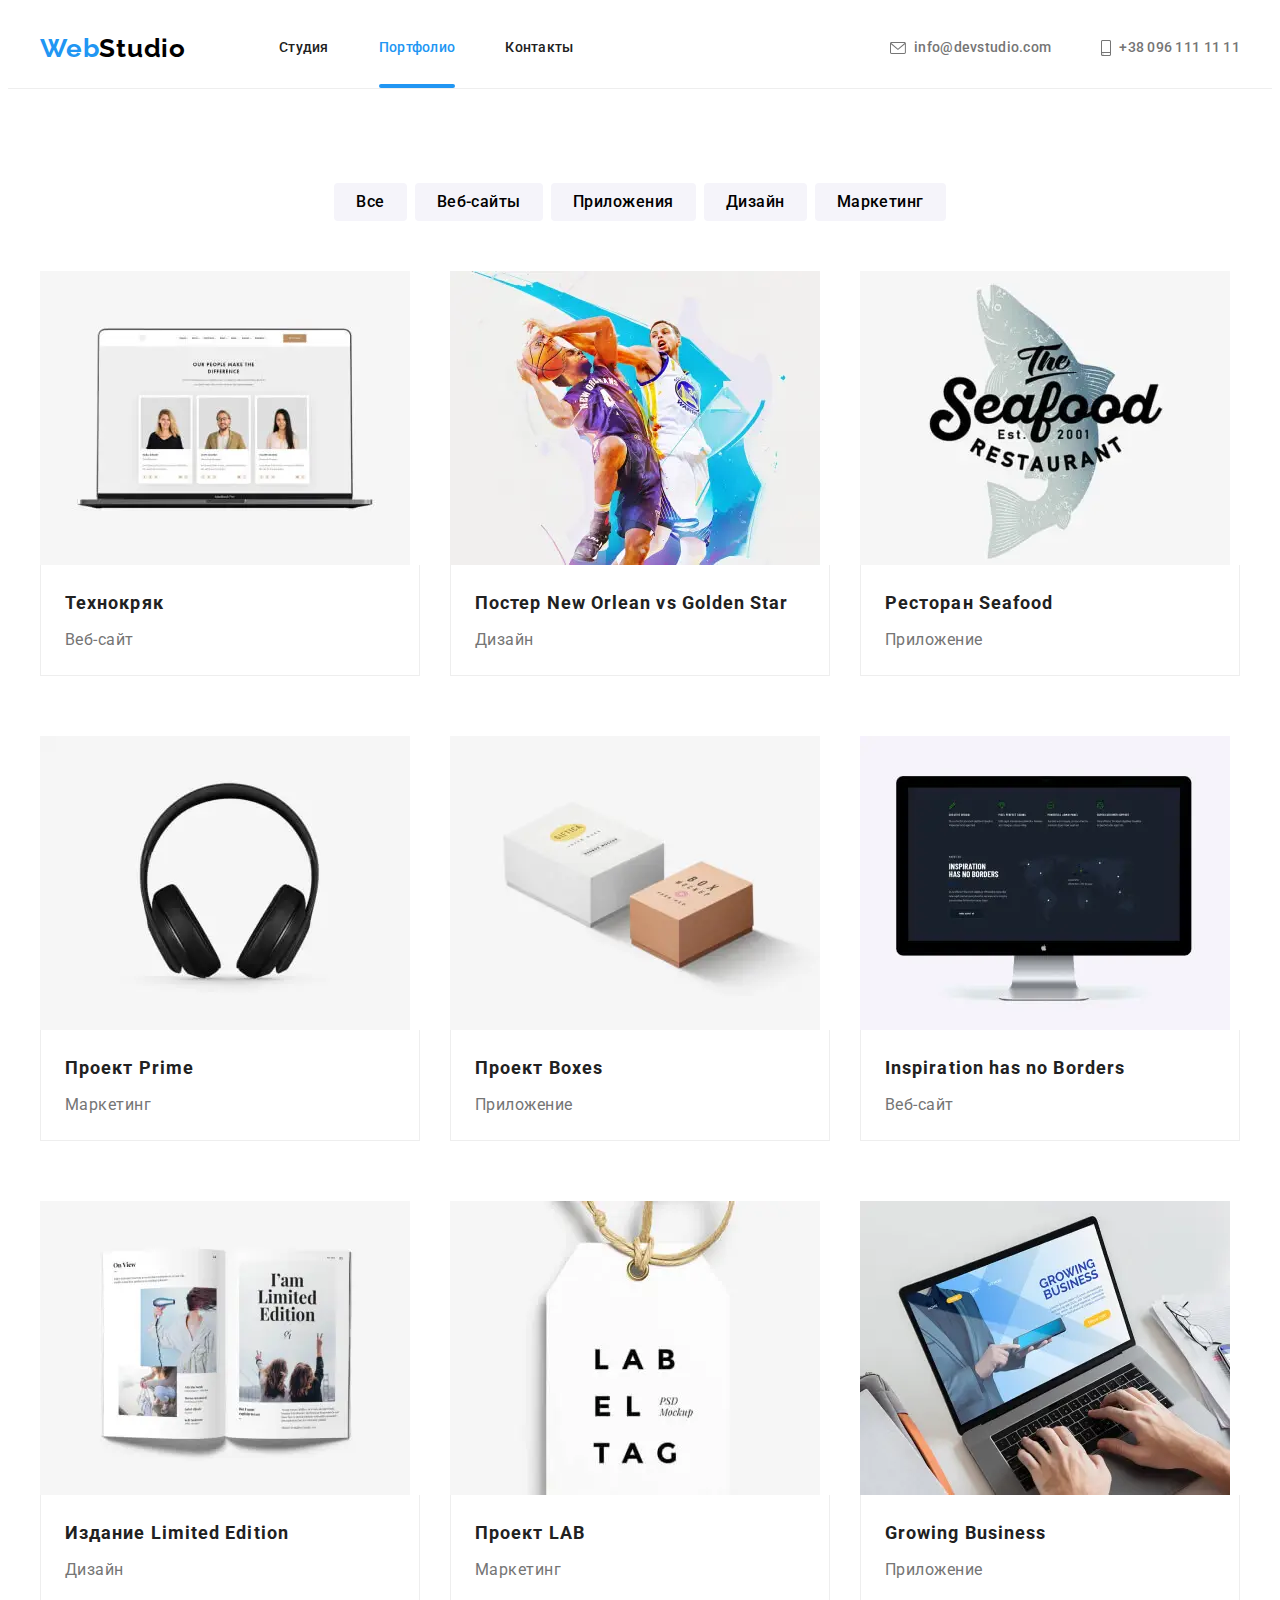
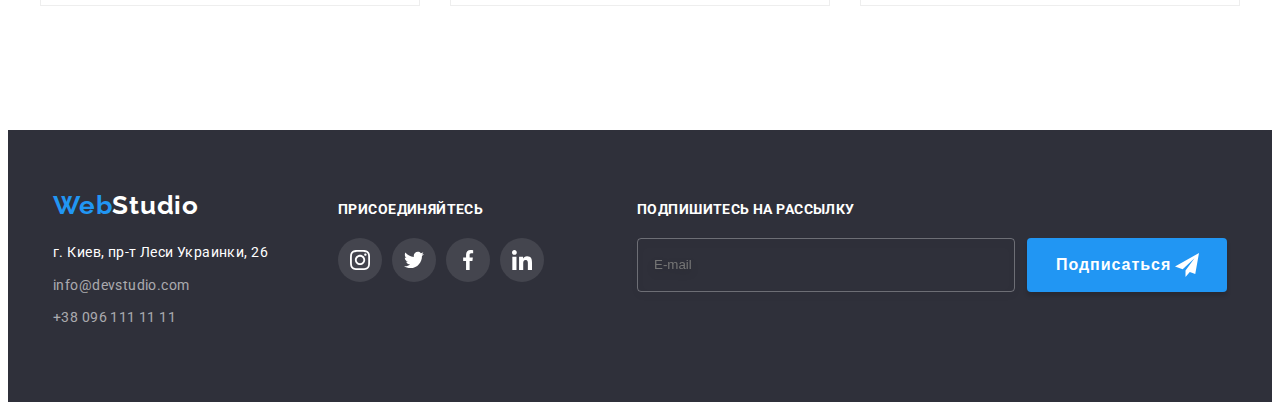
==== commit 47a76f16: "проработал ссылки адаптированных секций" ====
--- a/portfolio.html
+++ b/portfolio.html
@@ -23,9 +23,9 @@
       <a class="logo" href="./index.html"><span class="logo__color">Web</span>Studio</a>
       <nav>
         <ul class="navigation">
-          <li class="navigation__items"><a class="navigation__link navigation__link_active" href="./index.html">Студия</a>
+          <li class="navigation__items"><a class="navigation__link" href="./index.html">Студия</a>
           </li>
-          <li class="navigation__items"><a class="navigation__link" href="./portfolio.html">Портфолио</a></li>
+          <li class="navigation__items"><a class="navigation__link navigation__link_active" href="./portfolio.html">Портфолио</a></li>
           <li class="navigation__items"><a class="navigation__link" href="">Контакты</a></li>
         </ul>
       </nav>
@@ -58,8 +58,8 @@
             </svg>
           </button>
           <ul class="mob-menu__navigation">
-            <li class="mob-navigation__item"><a class="mob-navigation__link" href="">Студия</a></li>
-            <li class="mob-navigation__item"><a class="mob-navigation__link" href="">Портфолио</a></li>
+            <li class="mob-navigation__item"><a class="mob-navigation__link" href="./index.html">Студия</a></li>
+            <li class="mob-navigation__item"><a class="mob-navigation__link navigation__link_active" href="./portfolio.html">Портфолио</a></li>
             <li class="mob-navigation__item"><a class="mob-navigation__link" href="">Контакты</a></li>
           </ul>
           <ul class="mob-menu__contacts">
@@ -493,6 +493,6 @@
   
   
   </footer>
-  
+  <script src="./js/menu.js"></script>
 </body>
 </html>--- a/css/main.min.css
+++ b/css/main.min.css
@@ -1,2 +1,2 @@
-:root{--primary-text-color: #212121;--secondary-text-color: #757575;--accent-text-color: #2196f3;--white-text-color: #ffffff;--cards-shadow-color: #eeeeee;--primeary-text-family: 'Roboto', sans-serif}.visually-hidden{position:absolute;width:1px;height:1px;margin:-1px;border:0;padding:0;white-space:nowrap;clip-path:inset(100%);clip:rect(0 0 0 0);overflow:hidden}h1,h2,h3,h4,h5,h6,p{margin:0;padding:0}img{display:block}body{font-family:var(--primeary-text-family);color:var(--primary-text-color)}ul,ol{list-style:none;padding:0;margin:0}a{text-decoration:none}.container{padding-left:15px;padding-right:15px;margin:0 auto}@media screen and (min-width: 480px){.container{width:480px}}@media screen and (min-width: 768px){.container{width:768px}}@media screen and (min-width: 1200px){.container{width:1200px}}.sections-title{font-weight:700;font-size:36px;line-height:1.16;text-align:center;letter-spacing:0.03em;margin-bottom:50px}.backdrop{position:fixed;top:0;left:0;width:100vw;height:100vh;background-color:rgba(0,0,0,0.2);opacity:1;visibility:visible;pointer-events:auto;transform:translateX(0%);transition:opacity 250ms linear, visibility 500ms linear, transform 500ms linear}.backdrop.is-hidden{opacity:0;visibility:hidden;pointer-events:none;transform:translateX(-100%);transition:opacity 250ms linear, visibility 500ms linear, transform 500ms linear}.modal-window{position:absolute;width:96vw;max-width:450px;height:96vh;height:609px;background-color:var(--white-text-color);top:50%;left:50%;transform:translate(-50%, -50%);box-shadow:0px 1px 3px rgba(0,0,0,0.12),0px 1px 1px rgba(0,0,0,0.14),0px 2px 1px rgba(0,0,0,0.2);border-radius:4px}.closed-button{position:absolute;display:flex;justify-content:center;align-items:center;background-color:transparent;top:8px;right:8px;width:30px;height:30px;padding:6px;border:1px solid rgba(0,0,0,0.1);border-radius:50%;cursor:pointer}.closed-btn-icon{width:11px;height:11px}.closed-button:hover .closed-btn-icon{fill:var(--accent-text-color)}@media screen and (min-width: 1200px){.modal-window{max-width:528px;max-height:581px}}.modal-form{display:flex;flex-direction:column;padding:40px}.modal-form-title{margin-bottom:12px;font-weight:700;font-size:20px;line-height:1.15;text-align:center;letter-spacing:0.03em}.form-input-title{margin-bottom:4px;font-weight:400;font-size:12px;line-height:1.16;letter-spacing:0.01em;color:var(--secondary-text-color)}.form-input-area{width:100%;height:40px;border:1px solid rgba(33,33,33,0.2);border-radius:4px;padding-left:42px}.form-input-area:focus{border:1px solid var(--accent-text-color);outline:none}.form-input-comment-area{width:100%;height:120px;resize:none;border:1px solid rgba(33,33,33,0.2);border-radius:4px;margin-bottom:20px}.form-input-comment-area:focus{border:1px solid var(--accent-text-color);outline:none}.form-input-comment-area::placeholder{font-weight:400;font-size:12px;line-height:1.17px;letter-spacing:0.01em;color:rgba(117,117,117,0.5);padding-top:12px;padding-left:16px}.icon-thumb{position:relative}.form-thumb{margin-bottom:10px}.form-icon{position:absolute;width:18px;height:18px;top:50%;left:12px;transform:translateY(-50%)}.form-input-area:focus+.form-icon{fill:var(--accent-text-color)}.checkbox-text{font-weight:400;font-size:12px;line-height:1.71;letter-spacing:0.03em;color:var(--secondary-text-color)}.policy-link{color:var(--accent-text-color)}.checkbox-item{display:flex;align-items:center}.checkbox-thumb{display:flex;justify-content:center}.checkbox-icon-thumb{position:relative;width:16px;height:15px;margin-right:7px;border-radius:2px;border:2px solid #000000;box-shadow:0px 4px 4px rgba(0,0,0,0.25)}.form-chekbox:checked+.checkbox-icon-thumb{background-color:var(--accent-text-color);border:1px solid var(--accent-text-color);box-shadow:none}.form-chekbox:focus+.checkbox-icon-thumb{border:2px solid var(--accent-text-color)}.checkbox-icon{position:absolute;top:50%;left:50%;transform:translate(-50%, -50%)}.form-button{align-self:center;border:0;margin:0;padding:10px 55px;background-color:var(--accent-text-color);min-width:200px;min-height:50px;border-radius:4px;box-shadow:0px 4px 4px rgba(0,0,0,0.15);cursor:pointer;margin-top:30px}.btn-text{font-weight:700;font-size:16px;line-height:1.87;text-align:center;letter-spacing:0.06em;color:var(--white-text-color)}@media screen and (min-width: 1200px){.checkbox-text{font-size:14px;line-height:1.71}}.modal-btn{border:0;margin:0;padding:10px 32px;background-color:var(--accent-text-color);min-width:200px;min-height:50px;border-radius:4px;box-shadow:0px 4px 4px rgba(0,0,0,0.15);cursor:pointer;font-weight:700;font-size:16px;line-height:1.87;letter-spacing:0.06em;color:var(--white-text-color)}.social-links__link{display:flex;width:44px;height:44px;border-radius:50%;background-color:transparent;justify-content:center;align-items:center;transition:background-color 250ms cubic-bezier(0.4, 0, 0.2, 1)}.social-links__link:hover{background-color:var(--accent-text-color)}.social-links__items:not(:last-child){margin-right:10px}.social-links{display:flex;justify-content:center;margin-top:16px}.social-links__icon{width:20px;height:20px;fill:#afb1b8;transition:fill 250ms cubic-bezier(0.4, 0, 0.2, 1)}.social-links__link:hover .social-links__icon{fill:var(--white-text-color)}.logo{font-family:Raleway;font-style:normal;font-weight:700;font-size:24px;line-height:1.17;letter-spacing:0.03em;color:#000000;text-decoration:none}.logo__color{color:var(--accent-text-color)}@media screen and (min-width: 1200px){.logo{font-size:26px;line-height:1.19}}.page-header{display:flex;align-items:center;justify-content:space-between;padding-top:16px;padding-bottom:16px}@media screen and (max-width: 767px){.navigation{display:none}.contacts{display:none}.burger-btn,.mob-menu-close-btn{background:transparent;border:0;padding:0;line-height:0}.burger-btn:hover,.burger-btn:focus,.mob-menu-close-btn:hover,.mob-menu-close-btn:focus{fill:var(--accent-text-color)}.mob-menu-close-btn{position:absolute;top:18px;right:15px}.mob-menu-container{position:relative;padding-top:48px;padding-bottom:48px;padding-left:40px}.mob-menu{position:fixed;top:0;left:0;background-color:#fff;width:100vw;height:100vh;transform:translateX(100%);transition:500ms linear}.mob-menu.is-open{transform:translateX(0);transition:500ms linear}.mob-menu__social{display:flex}.mob-menu__navigation{margin-bottom:170px}.mob-navigation__item:not(:last-child){margin-bottom:32px}.mob-navigation__link{font-weight:500;font-size:25px;line-height:1.18;letter-spacing:0.02em;color:var(--primary-text-color)}.mob-contacts__link-phone{display:block;font-weight:500;font-size:20px;line-height:1.18;letter-spacing:0.02em;color:var(--accent-text-color);margin-bottom:32px}.mob-contacts__link-mail{display:block;font-weight:500;font-size:17px;line-height:1.17;letter-spacing:0.02em;color:var(--secondary-text-color);margin-bottom:64px}.mob-social__link{font-weight:500;font-size:12px;line-height:1.22px;letter-spacing:0.02em;color:var(--accent-text-color)}.mob-social__item:not(:last-child){margin-right:5px}.mob-social__item:not(:last-child)::after{content:'';margin-left:5px;width:22px;height:0px;left:135px;top:726px;border:1px solid rgba(33,33,33,0.2);transform:rotate(90deg)}}@media screen and (min-width: 768px){.mob-menu{display:none}.burger-btn{display:none}.page-header{padding-top:0;padding-bottom:0}.navigation{display:flex;margin-left:88px}.navigation__link{position:relative;color:var(--primary-text-color);font-style:normal;font-weight:500;font-size:14px;line-height:1.14;letter-spacing:0.02em;text-decoration:none;display:block;padding-top:32px;padding-bottom:32px;transition:color 250ms cubic-bezier(0.4, 0, 0.2, 1)}.navigation__link:hover{color:var(--accent-text-color)}.navigation__link:focus{color:var(--accent-text-color)}.navigation__link .active{color:var(--accent-text-color)}.navigation__items:not(:last-child){margin-right:50px}.navigation__link_active{color:var(--accent-text-color)}.navigation__link_active::after{position:absolute;content:'';display:block;width:100%;height:4px;background-color:var(--accent-text-color);border-radius:2px;bottom:0;left:0}.contacts{margin-left:84px}.contacts__item:not(:last-child){margin-bottom:10px}.contacts__item:focus{color:var(--accent-text-color)}.contacts__link{display:flex;align-items:center;color:var(--secondary-text-color);font-style:normal;font-weight:500;font-size:12px;line-height:1.17;letter-spacing:0.02em;text-decoration:none;transition:color 250ms cubic-bezier(0.4, 0, 0.2, 1)}.contacts__link:hover,.contacts__link:focus{color:var(--accent-text-color)}.contacts__icon-mail{fill:currentColor;width:16px;height:12px;margin-right:8px;transition:fill 250ms cubic-bezier(0.4, 0, 0.2, 1)}.contacts__icon-mail:hover{fill:var(--accent-text-color)}.contacts__icon-mail:focus{fill:var(--accent-text-color)}.contacts__icon-phone{fill:currentColor;width:10px;height:16px;margin-right:8px;transition:fill 250ms cubic-bezier(0.4, 0, 0.2, 1)}.contacts__icon-phone:hover{fill:var(--accent-text-color)}.contacts__icon-phone:focus{fill:var(--accent-text-color)}}@media screen and (min-width: 1200px){header{border-bottom:1px solid var(--cards-shadow-color)}.contacts{display:flex;margin-left:auto}.contacts__item:not(:last-child){margin-bottom:0}.contacts__item:not(:last-child){margin-right:50px}.contacts__link{font-size:14px;line-height:1.14;padding-top:32px;padding-bottom:32px}.navigation{margin-left:93px}}.hero{background-image:linear-gradient(rgba(47,48,58,0.4), rgba(47,48,58,0.4)),url("../img/hero/hero-mobile.jpg");background-color:#c4c4c4;max-width:480px;min-height:400px;margin-left:auto;margin-right:auto;background-repeat:no-repeat;background-position:center;background-size:cover;text-align:center;padding-top:118px;padding-bottom:118px}.hero .title{font-style:normal;font-weight:900;font-size:26px;line-height:1.62;text-transform:uppercase;text-align:center;letter-spacing:0.06em;color:var(--white-text-color);max-width:360px;margin-right:auto;margin-left:auto;margin-bottom:30px}@media screen and (min-device-pixel-ratio: 2) and (max-width: 767px), screen and (min-resolution: 192dpi) and (max-width: 767px), screen and (min-resolution: 2dppx) and (max-width: 767px){.hero{background-image:linear-gradient(rgba(47,48,58,0.4), rgba(47,48,58,0.4)),url("../img/hero/hero-mobile@2x.jpg")}}@media screen and (min-width: 768px){.hero{background-image:linear-gradient(rgba(47,48,58,0.4), rgba(47,48,58,0.4)),url("../img/hero/hero-tablet.jpg");max-width:768px;min-height:400px}}@media screen and (min-device-pixel-ratio: 2) and (min-width: 768px), screen and (min-resolution: 192dpi) and (min-width: 768px), screen and (min-resolution: 2dppx) and (min-width: 768px){.hero{background-image:linear-gradient(rgba(47,48,58,0.4), rgba(47,48,58,0.4)),url("../img/hero/hero-tablet@2x.jpg")}}@media screen and (min-width: 1200px){.hero{background-image:linear-gradient(rgba(47,48,58,0.4), rgba(47,48,58,0.4)),url("../img/hero/hero-desktop.jpg");max-width:1600px;min-height:600px;padding-top:200px;padding-bottom:200px}.hero .title{font-size:44px;line-height:1.36;max-width:696px}}@media screen and (min-device-pixel-ratio: 2) and (min-width: 1200px), screen and (min-resolution: 192dpi) and (min-width: 1200px), screen and (min-resolution: 2dppx) and (min-width: 1200px){.hero{background-image:linear-gradient(rgba(47,48,58,0.4), rgba(47,48,58,0.4)),url("../img/hero/hero-desktop@2x.jpg")}}.benefits .title{font-style:normal;font-weight:700;font-size:14px;line-height:1.14;letter-spacing:0.03em;text-transform:uppercase;margin-bottom:10px}.benefits .text{color:var(--secondary-text-color);font-size:14px;line-height:1.71;letter-spacing:0.03em}.benefits-icon-thumb{display:flex;justify-content:center;align-items:center;background-color:#f5f4fa;min-height:120px;margin-bottom:30px}.benefits-item:not(:last-child){margin-bottom:30px}@media screen and (max-width: 1199px){.benefits{padding-top:60px;padding-bottom:60px}}@media screen and (max-width: 767px){.benefits .title{text-align:center}}@media screen and (min-width: 768px){.benefits-list{display:flex;flex-wrap:wrap;margin-top:-30px;margin-left:-30px}.benefits-item{width:calc((100% - 60px) / 2);margin-top:30px;margin-left:30px}}@media screen and (min-width: 1200px){.benefits{padding-top:94px;padding-bottom:94px}.benefits-item{width:calc((100% - 120px) / 4)}}@media screen and (max-width: 1199px){.work{display:none}}@media screen and (min-width: 1200px){.work{display:block;padding-bottom:94px}.work-list{display:flex;flex-wrap:wrap;margin-top:-30px;margin-left:-30px}.work-list-item{margin-top:30px;margin-left:30px;width:calc((100% - 90px) / 3)}.work-items-thumb{position:relative}.work-items-desc{position:absolute;left:0;bottom:0;display:flex;justify-content:center;align-items:center;font-weight:700;font-size:14px;line-height:1.14;letter-spacing:0.03em;text-transform:uppercase;color:var(--white-text-color);min-height:70px;width:100%;background-color:rgba(47,48,58,0.8)}}.our-team{padding-top:60px;padding-bottom:60px;background-color:#f5f4fa}.our-team .our-team__person-title{font-weight:500;font-size:16px;line-height:1.19;text-align:center;margin-bottom:10px}.our-team .our-team__person-text{color:var(--secondary-text-color);font-size:16px;line-height:1.19;letter-spacing:0.03em;text-align:center}.our-team__desc{padding-top:30px;padding-bottom:30px}.our-team__item{width:100%}@media screen and (min-width: 768px){.our-team__list{display:flex;flex-wrap:wrap;margin-top:-30px;margin-left:-30px}.our-team__item{margin-top:30px;margin-left:30px;width:calc((100% - 60px) / 2);background-color:var(--white-text-color);box-shadow:0px 1px 3px rgba(0,0,0,0.12),0px 1px 1px rgba(0,0,0,0.14),0px 2px 1px rgba(0,0,0,0.2);border-radius:0px 0px 4px 4px}}@media screen and (min-width: 1200px){.our-team__item{width:calc((100% - 120px) / 4)}}.our-clients{padding-top:60px;padding-bottom:60px}.our-clients-links{display:flex;width:100%;height:92px;justify-content:center;align-items:center;background-color:transparent;border:1px solid #afb1b8;border-radius:4px;transition:border 250ms cubic-bezier(0.4, 0, 0.2, 1)}.our-clients-links:hover{border:1px solid var(--accent-text-color)}.our-clients-icon{fill:#afb1b8;width:106px;height:60px;transition:fill 250ms cubic-bezier(0.4, 0, 0.2, 1)}.our-clients-links:hover .our-clients-icon{fill:var(--accent-text-color)}.our-clients-list{display:flex;flex-wrap:wrap;justify-content:center;margin-left:-30px;margin-top:-30px}.our-clients-list-item{margin-left:30px;margin-top:30px;width:calc((100% - 60px) / 2)}@media screen and (min-width: 768px){.our-clients-list-item{width:calc((100% - 90px) / 3)}}@media screen and (min-width: 1200px){.our-clients{padding-top:94px;padding-bottom:94px}.our-clients-list-item{width:calc((100% - 180px) / 6)}}footer{background-color:#2f303a;padding-top:60px;padding-bottom:60px}footer .logo-footer{color:var(--white-text-color);display:block;text-align:center}footer .footer-address{color:var(--white-text-color);font-style:normal;font-weight:400;font-size:14px;line-height:1.71;letter-spacing:0.03em;margin-bottom:9px;text-align:center}footer .footer-contacts{color:rgba(255,255,255,0.6);font-style:normal;font-weight:400;font-size:14px;line-height:1.71;letter-spacing:0.03em;text-decoration:none;transition:color 250ms cubic-bezier(0.4, 0, 0.2, 1)}footer .footer-contacts:hover{color:var(--accent-text-color)}footer .footer-contacts:focus{color:var(--accent-text-color)}address{margin-top:20px}.footer-address-list{text-align:center}.footer-address-list li:first-child{margin-bottom:9px}.footer-info{max-width:231px;margin:0 auto;margin-bottom:60px}.connection{margin-bottom:60px}.connection-title{font-weight:700;font-size:14px;line-height:1.14;letter-spacing:0.03em;text-transform:uppercase;color:#ffffff;text-align:center}.footer-icon{width:20px;height:20px;fill:var(--white-text-color)}.social-links.footer-list{justify-content:center;margin-top:20px}.footer-links{background-color:rgba(255,255,255,0.1)}.subscribe-title{font-weight:700;font-size:14px;line-height:1.14;letter-spacing:0.03em;text-transform:uppercase;color:var(--white-text-color);margin-bottom:20px;text-align:center}.mail-form{text-align:center}.mail-form-input{width:100%;height:50px;background-color:transparent;border:1px solid rgba(255,255,255,0.3);filter:drop-shadow(0px 4px 4px rgba(0,0,0,0.15));border-radius:4px;padding-left:16px;color:var(--white-text-color);margin-bottom:20px}.subscribe-form-batton{position:relative;display:flex;margin:0 auto;align-items:center;padding-left:29px}.subscribe-icon{position:absolute;top:50%;right:28px;transform:translateY(-50%)}@media screen and (min-width: 768px){.footer{display:flex;flex-wrap:wrap;justify-content:center;align-items:baseline}.footer-info{margin:0 165px 0 0}.subscribe{margin-top:60px}.mail-form-input{width:450px}}@media screen and (min-width: 1200px){.mail-form-input{width:358px;margin:0 12px 0 0}.mail-form{display:flex}.footer-info{margin:0 70px 0 0}.subscribe{margin:0 0 0 93px}.logo.logo-footer,.footer-address-list,.subscribe-title,.connection-title{text-align:start}}.our-projects{padding-top:60px;padding-bottom:60px}.filter-portfolio{display:flex;flex-wrap:wrap;justify-content:flex-start;margin-bottom:40px;margin-top:-15px;margin-right:-15px}.filter-portfolio-item{margin-top:15px;margin-right:15px}.filter-portfolio-item:not(:last-child){margin-right:8px}.filter-portfolio-btn{margin:0;border:0;padding-top:6px;padding-bottom:6px;padding-right:22px;padding-left:22px;font-family:Roboto;font-weight:500;font-size:16px;line-height:1.62;letter-spacing:0.03em;border-radius:4px;background:#f5f4fa;transition:background-color 250ms cubic-bezier(0.4, 0, 0.2, 1),color 250ms cubic-bezier(0.4, 0, 0.2, 1),box-shadow 250ms cubic-bezier(0.4, 0, 0.2, 1)}.filter-portfolio-btn:hover{background-color:var(--accent-text-color);color:var(--white-text-color);box-shadow:0px 3px 1px rgba(0,0,0,0.1),0px 1px 2px rgba(0,0,0,0.08),0px 2px 2px rgba(0,0,0,0.12);cursor:pointer}.filter-portfolio-btn:focus{background-color:var(--accent-text-color);color:var(--white-text-color);box-shadow:0px 3px 1px rgba(0,0,0,0.1),0px 1px 2px rgba(0,0,0,0.08),0px 2px 2px rgba(0,0,0,0.12);border-radius:4px}.projects-list-item:not(:last-child){margin-bottom:30px}.projects-list-desc{padding-top:20px;padding-left:24px;padding-bottom:20px;padding-right:24px;border:1px solid var(--cards-shadow-color);border-top:0}.projects-list-title{color:var(--primary-text-color);font-style:normal;font-weight:700;font-size:18px;line-height:2;letter-spacing:0.06em;margin-bottom:4px}.projects-list-text{color:var(--secondary-text-color);font-size:16px;line-height:1.87;letter-spacing:0.03em}.projects-list-overlay{position:absolute;top:0;left:0;font-weight:400;font-size:18px;line-height:1.56;letter-spacing:0.03em;color:var(--white-text-color);background-color:rgba(33,150,243,0.9);padding:63px 24px;overflow:auto;transform:translateY(100%);transition:transform 250ms linear}.projects-link:hover .projects-list-overlay{transform:translateY(0%);transition:transform 250ms linear}.projects-link-thumb{position:relative;overflow:hidden}.projects-link{display:block;text-decoration:none;transition:box-shadow 250ms cubic-bezier(0.4, 0, 0.2, 1)}.projects-link:hover{box-shadow:0px 1px 1px rgba(0,0,0,0.12),0px 4px 4px rgba(0,0,0,0.06),1px 4px 6px rgba(0,0,0,0.16)}.projects-link:focus{box-shadow:0px 1px 1px rgba(0,0,0,0.12),0px 4px 4px rgba(0,0,0,0.06),1px 4px 6px rgba(0,0,0,0.16)}@media screen and (min-width: 768px){.filter-portfolio{justify-content:center;margin-bottom:40px}.projects-list{display:flex;flex-wrap:wrap;margin-top:-30px;margin-left:-30px}.projects-list-item{margin-top:30px;margin-left:30px;width:calc((100% - 60px) / 2);background-color:var(--white-text-color)}}@media screen and (min-width: 1200px){.filter-portfolio{margin-bottom:50px}.our-projects{padding-top:94px;padding-bottom:94px}.projects-list-item{width:calc((100% - 90px) / 3)}}
+:root{--primary-text-color: #212121;--secondary-text-color: #757575;--accent-text-color: #2196f3;--white-text-color: #ffffff;--cards-shadow-color: #eeeeee;--primeary-text-family: 'Roboto', sans-serif}.visually-hidden{position:absolute;width:1px;height:1px;margin:-1px;border:0;padding:0;white-space:nowrap;clip-path:inset(100%);clip:rect(0 0 0 0);overflow:hidden}h1,h2,h3,h4,h5,h6,p{margin:0;padding:0}img{display:block}body{font-family:var(--primeary-text-family);color:var(--primary-text-color)}ul,ol{list-style:none;padding:0;margin:0}a{text-decoration:none}.container{padding-left:15px;padding-right:15px;margin:0 auto}@media screen and (min-width: 480px){.container{width:480px}}@media screen and (min-width: 768px){.container{width:768px}}@media screen and (min-width: 1200px){.container{width:1200px}}.sections-title{font-weight:700;font-size:36px;line-height:1.16;text-align:center;letter-spacing:0.03em;margin-bottom:50px}.backdrop{position:fixed;top:0;left:0;width:100vw;height:100vh;background-color:rgba(0,0,0,0.2);opacity:1;visibility:visible;pointer-events:auto;transform:translateX(0%);transition:opacity 250ms linear, visibility 500ms linear, transform 500ms linear}.backdrop.is-hidden{opacity:0;visibility:hidden;pointer-events:none;transform:translateX(-100%);transition:opacity 250ms linear, visibility 500ms linear, transform 500ms linear}.modal-window{position:absolute;width:96vw;max-width:450px;height:96vh;height:609px;background-color:var(--white-text-color);top:50%;left:50%;transform:translate(-50%, -50%);box-shadow:0px 1px 3px rgba(0,0,0,0.12),0px 1px 1px rgba(0,0,0,0.14),0px 2px 1px rgba(0,0,0,0.2);border-radius:4px}.closed-button{position:absolute;display:flex;justify-content:center;align-items:center;background-color:transparent;top:8px;right:8px;width:30px;height:30px;padding:6px;border:1px solid rgba(0,0,0,0.1);border-radius:50%;cursor:pointer}.closed-btn-icon{width:11px;height:11px}.closed-button:hover .closed-btn-icon{fill:var(--accent-text-color)}@media screen and (min-width: 1200px){.modal-window{max-width:528px;max-height:581px}}.modal-form{display:flex;flex-direction:column;padding:40px}.modal-form-title{margin-bottom:12px;font-weight:700;font-size:20px;line-height:1.15;text-align:center;letter-spacing:0.03em}.form-input-title{margin-bottom:4px;font-weight:400;font-size:12px;line-height:1.16;letter-spacing:0.01em;color:var(--secondary-text-color)}.form-input-area{width:100%;height:40px;border:1px solid rgba(33,33,33,0.2);border-radius:4px;padding-left:42px}.form-input-area:focus{border:1px solid var(--accent-text-color);outline:none}.form-input-comment-area{width:100%;height:120px;resize:none;border:1px solid rgba(33,33,33,0.2);border-radius:4px;margin-bottom:20px}.form-input-comment-area:focus{border:1px solid var(--accent-text-color);outline:none}.form-input-comment-area::placeholder{font-weight:400;font-size:12px;line-height:1.17px;letter-spacing:0.01em;color:rgba(117,117,117,0.5);padding-top:12px;padding-left:16px}.icon-thumb{position:relative}.form-thumb{margin-bottom:10px}.form-icon{position:absolute;width:18px;height:18px;top:50%;left:12px;transform:translateY(-50%)}.form-input-area:focus+.form-icon{fill:var(--accent-text-color)}.checkbox-text{font-weight:400;font-size:12px;line-height:1.71;letter-spacing:0.03em;color:var(--secondary-text-color)}.policy-link{color:var(--accent-text-color)}.checkbox-item{display:flex;align-items:center}.checkbox-thumb{display:flex;justify-content:center}.checkbox-icon-thumb{position:relative;width:16px;height:15px;margin-right:7px;border-radius:2px;border:2px solid #000000;box-shadow:0px 4px 4px rgba(0,0,0,0.25)}.form-chekbox:checked+.checkbox-icon-thumb{background-color:var(--accent-text-color);border:1px solid var(--accent-text-color);box-shadow:none}.form-chekbox:focus+.checkbox-icon-thumb{border:2px solid var(--accent-text-color)}.checkbox-icon{position:absolute;top:50%;left:50%;transform:translate(-50%, -50%)}.form-button{align-self:center;border:0;margin:0;padding:10px 55px;background-color:var(--accent-text-color);min-width:200px;min-height:50px;border-radius:4px;box-shadow:0px 4px 4px rgba(0,0,0,0.15);cursor:pointer;margin-top:30px}.btn-text{font-weight:700;font-size:16px;line-height:1.87;text-align:center;letter-spacing:0.06em;color:var(--white-text-color)}@media screen and (min-width: 1200px){.checkbox-text{font-size:14px;line-height:1.71}}.modal-btn{border:0;margin:0;padding:10px 32px;background-color:var(--accent-text-color);min-width:200px;min-height:50px;border-radius:4px;box-shadow:0px 4px 4px rgba(0,0,0,0.15);cursor:pointer;font-weight:700;font-size:16px;line-height:1.87;letter-spacing:0.06em;color:var(--white-text-color)}.social-links__link{display:flex;width:44px;height:44px;border-radius:50%;background-color:transparent;justify-content:center;align-items:center;transition:background-color 250ms cubic-bezier(0.4, 0, 0.2, 1)}.social-links__link:hover{background-color:var(--accent-text-color)}.social-links__items:not(:last-child){margin-right:10px}.social-links{display:flex;justify-content:center;margin-top:16px}.social-links__icon{width:20px;height:20px;fill:#afb1b8;transition:fill 250ms cubic-bezier(0.4, 0, 0.2, 1)}.social-links__link:hover .social-links__icon{fill:var(--white-text-color)}.logo{font-family:Raleway;font-style:normal;font-weight:700;font-size:24px;line-height:1.17;letter-spacing:0.03em;color:#000000;text-decoration:none}.logo__color{color:var(--accent-text-color)}@media screen and (min-width: 1200px){.logo{font-size:26px;line-height:1.19}}.page-header{display:flex;align-items:center;justify-content:space-between;padding-top:16px;padding-bottom:16px}@media screen and (max-width: 767px){.navigation{display:none}.contacts{display:none}.burger-btn,.mob-menu-close-btn{background:transparent;border:0;padding:0;line-height:0}.burger-btn:hover,.burger-btn:focus,.mob-menu-close-btn:hover,.mob-menu-close-btn:focus{fill:var(--accent-text-color)}.mob-menu-close-btn{position:absolute;top:18px;right:15px}.mob-menu-container{position:relative;padding-top:48px;padding-bottom:48px;padding-left:40px}.mob-menu{position:fixed;top:0;left:0;background-color:#fff;width:100vw;height:100vh;transform:translateX(100%);opacity:0;visibility:hidden;pointer-events:none;transition:transform 500ms linear, opacity 500ms linear, visibility 500ms linear}.mob-menu.is-open{transform:translateX(0);opacity:1;visibility:visible;pointer-events:auto;transition:transform 500ms linear, opacity 500ms linear, visibility 500ms linear}.mob-menu__social{display:flex}.mob-menu__navigation{margin-bottom:170px}.mob-navigation__item:not(:last-child){margin-bottom:32px}.mob-navigation__link{font-weight:500;font-size:25px;line-height:1.18;letter-spacing:0.02em;color:var(--primary-text-color)}.navigation__link_active{color:var(--accent-text-color)}.mob-contacts__link-phone{display:block;font-weight:500;font-size:20px;line-height:1.18;letter-spacing:0.02em;color:var(--accent-text-color);margin-bottom:32px}.mob-contacts__link-mail{display:block;font-weight:500;font-size:17px;line-height:1.17;letter-spacing:0.02em;color:var(--secondary-text-color);margin-bottom:64px}.mob-social__link{font-weight:500;font-size:12px;line-height:1.22px;letter-spacing:0.02em;color:var(--accent-text-color)}.mob-social__item:not(:last-child){margin-right:5px}.mob-social__item:not(:last-child)::after{content:'';margin-left:5px;width:22px;height:0px;left:135px;top:726px;border:1px solid rgba(33,33,33,0.2);transform:rotate(90deg)}}@media screen and (min-width: 768px){.mob-menu{display:none}.burger-btn{display:none}.page-header{padding-top:0;padding-bottom:0}.navigation{display:flex;margin-left:88px}.navigation__link{position:relative;color:var(--primary-text-color);font-style:normal;font-weight:500;font-size:14px;line-height:1.14;letter-spacing:0.02em;text-decoration:none;display:block;padding-top:32px;padding-bottom:32px;transition:color 250ms cubic-bezier(0.4, 0, 0.2, 1)}.navigation__link:hover{color:var(--accent-text-color)}.navigation__link:focus{color:var(--accent-text-color)}.navigation__link .active{color:var(--accent-text-color)}.navigation__items:not(:last-child){margin-right:50px}.navigation__link_active{color:var(--accent-text-color)}.navigation__link_active::after{position:absolute;content:'';display:block;width:100%;height:4px;background-color:var(--accent-text-color);border-radius:2px;bottom:0;left:0}.contacts{margin-left:84px}.contacts__item:not(:last-child){margin-bottom:10px}.contacts__item:focus{color:var(--accent-text-color)}.contacts__link{display:flex;align-items:center;color:var(--secondary-text-color);font-style:normal;font-weight:500;font-size:12px;line-height:1.17;letter-spacing:0.02em;text-decoration:none;transition:color 250ms cubic-bezier(0.4, 0, 0.2, 1)}.contacts__link:hover,.contacts__link:focus{color:var(--accent-text-color)}.contacts__icon-mail{fill:currentColor;width:16px;height:12px;margin-right:8px;transition:fill 250ms cubic-bezier(0.4, 0, 0.2, 1)}.contacts__icon-mail:hover{fill:var(--accent-text-color)}.contacts__icon-mail:focus{fill:var(--accent-text-color)}.contacts__icon-phone{fill:currentColor;width:10px;height:16px;margin-right:8px;transition:fill 250ms cubic-bezier(0.4, 0, 0.2, 1)}.contacts__icon-phone:hover{fill:var(--accent-text-color)}.contacts__icon-phone:focus{fill:var(--accent-text-color)}}@media screen and (min-width: 1200px){header{border-bottom:1px solid var(--cards-shadow-color)}.contacts{display:flex;margin-left:auto}.contacts__item:not(:last-child){margin-bottom:0}.contacts__item:not(:last-child){margin-right:50px}.contacts__link{font-size:14px;line-height:1.14;padding-top:32px;padding-bottom:32px}.navigation{margin-left:93px}}.hero{background-image:linear-gradient(rgba(47,48,58,0.4), rgba(47,48,58,0.4)),url("../img/hero/hero-mobile.jpg");background-color:#c4c4c4;max-width:480px;min-height:400px;margin-left:auto;margin-right:auto;background-repeat:no-repeat;background-position:center;background-size:cover;text-align:center;padding-top:118px;padding-bottom:118px}.hero .title{font-style:normal;font-weight:900;font-size:26px;line-height:1.62;text-transform:uppercase;text-align:center;letter-spacing:0.06em;color:var(--white-text-color);max-width:360px;margin-right:auto;margin-left:auto;margin-bottom:30px}@media screen and (min-device-pixel-ratio: 2) and (max-width: 767px), screen and (min-resolution: 192dpi) and (max-width: 767px), screen and (min-resolution: 2dppx) and (max-width: 767px){.hero{background-image:linear-gradient(rgba(47,48,58,0.4), rgba(47,48,58,0.4)),url("../img/hero/hero-mobile@2x.jpg")}}@media screen and (min-width: 768px){.hero{background-image:linear-gradient(rgba(47,48,58,0.4), rgba(47,48,58,0.4)),url("../img/hero/hero-tablet.jpg");max-width:768px;min-height:400px}}@media screen and (min-device-pixel-ratio: 2) and (min-width: 768px), screen and (min-resolution: 192dpi) and (min-width: 768px), screen and (min-resolution: 2dppx) and (min-width: 768px){.hero{background-image:linear-gradient(rgba(47,48,58,0.4), rgba(47,48,58,0.4)),url("../img/hero/hero-tablet@2x.jpg")}}@media screen and (min-width: 1200px){.hero{background-image:linear-gradient(rgba(47,48,58,0.4), rgba(47,48,58,0.4)),url("../img/hero/hero-desktop.jpg");max-width:1600px;min-height:600px;padding-top:200px;padding-bottom:200px}.hero .title{font-size:44px;line-height:1.36;max-width:696px}}@media screen and (min-device-pixel-ratio: 2) and (min-width: 1200px), screen and (min-resolution: 192dpi) and (min-width: 1200px), screen and (min-resolution: 2dppx) and (min-width: 1200px){.hero{background-image:linear-gradient(rgba(47,48,58,0.4), rgba(47,48,58,0.4)),url("../img/hero/hero-desktop@2x.jpg")}}.benefits .title{font-style:normal;font-weight:700;font-size:14px;line-height:1.14;letter-spacing:0.03em;text-transform:uppercase;margin-bottom:10px}.benefits .text{color:var(--secondary-text-color);font-size:14px;line-height:1.71;letter-spacing:0.03em}.benefits-icon-thumb{display:flex;justify-content:center;align-items:center;background-color:#f5f4fa;min-height:120px;margin-bottom:30px}.benefits-item:not(:last-child){margin-bottom:30px}@media screen and (max-width: 1199px){.benefits{padding-top:60px;padding-bottom:60px}}@media screen and (max-width: 767px){.benefits .title{text-align:center}}@media screen and (min-width: 768px){.benefits-list{display:flex;flex-wrap:wrap;margin-top:-30px;margin-left:-30px}.benefits-item{width:calc((100% - 60px) / 2);margin-top:30px;margin-left:30px}}@media screen and (min-width: 1200px){.benefits{padding-top:94px;padding-bottom:94px}.benefits-item{width:calc((100% - 120px) / 4)}}@media screen and (max-width: 1199px){.work{display:none}}@media screen and (min-width: 1200px){.work{display:block;padding-bottom:94px}.work-list{display:flex;flex-wrap:wrap;margin-top:-30px;margin-left:-30px}.work-list-item{margin-top:30px;margin-left:30px;width:calc((100% - 90px) / 3)}.work-items-thumb{position:relative}.work-items-desc{position:absolute;left:0;bottom:0;display:flex;justify-content:center;align-items:center;font-weight:700;font-size:14px;line-height:1.14;letter-spacing:0.03em;text-transform:uppercase;color:var(--white-text-color);min-height:70px;width:100%;background-color:rgba(47,48,58,0.8)}}.our-team{padding-top:60px;padding-bottom:60px;background-color:#f5f4fa}.our-team .our-team__person-title{font-weight:500;font-size:16px;line-height:1.19;text-align:center;margin-bottom:10px}.our-team .our-team__person-text{color:var(--secondary-text-color);font-size:16px;line-height:1.19;letter-spacing:0.03em;text-align:center}.our-team__desc{padding-top:30px;padding-bottom:30px}.our-team__item{width:100%}@media screen and (min-width: 768px){.our-team__list{display:flex;flex-wrap:wrap;margin-top:-30px;margin-left:-30px}.our-team__item{margin-top:30px;margin-left:30px;width:calc((100% - 60px) / 2);background-color:var(--white-text-color);box-shadow:0px 1px 3px rgba(0,0,0,0.12),0px 1px 1px rgba(0,0,0,0.14),0px 2px 1px rgba(0,0,0,0.2);border-radius:0px 0px 4px 4px}}@media screen and (min-width: 1200px){.our-team__item{width:calc((100% - 120px) / 4)}}.our-clients{padding-top:60px;padding-bottom:60px}.our-clients-links{display:flex;width:100%;height:92px;justify-content:center;align-items:center;background-color:transparent;border:1px solid #afb1b8;border-radius:4px;transition:border 250ms cubic-bezier(0.4, 0, 0.2, 1)}.our-clients-links:hover{border:1px solid var(--accent-text-color)}.our-clients-icon{fill:#afb1b8;width:106px;height:60px;transition:fill 250ms cubic-bezier(0.4, 0, 0.2, 1)}.our-clients-links:hover .our-clients-icon{fill:var(--accent-text-color)}.our-clients-list{display:flex;flex-wrap:wrap;justify-content:center;margin-left:-30px;margin-top:-30px}.our-clients-list-item{margin-left:30px;margin-top:30px;width:calc((100% - 60px) / 2)}@media screen and (min-width: 768px){.our-clients-list-item{width:calc((100% - 90px) / 3)}}@media screen and (min-width: 1200px){.our-clients{padding-top:94px;padding-bottom:94px}.our-clients-list-item{width:calc((100% - 180px) / 6)}}footer{background-color:#2f303a;padding-top:60px;padding-bottom:60px}footer .logo-footer{color:var(--white-text-color);display:block;text-align:center}footer .footer-address{color:var(--white-text-color);font-style:normal;font-weight:400;font-size:14px;line-height:1.71;letter-spacing:0.03em;margin-bottom:9px;text-align:center}footer .footer-contacts{color:rgba(255,255,255,0.6);font-style:normal;font-weight:400;font-size:14px;line-height:1.71;letter-spacing:0.03em;text-decoration:none;transition:color 250ms cubic-bezier(0.4, 0, 0.2, 1)}footer .footer-contacts:hover{color:var(--accent-text-color)}footer .footer-contacts:focus{color:var(--accent-text-color)}address{margin-top:20px}.footer-address-list{text-align:center}.footer-address-list li:first-child{margin-bottom:9px}.footer-info{max-width:231px;margin:0 auto;margin-bottom:60px}.connection{margin-bottom:60px}.connection-title{font-weight:700;font-size:14px;line-height:1.14;letter-spacing:0.03em;text-transform:uppercase;color:#ffffff;text-align:center}.footer-icon{width:20px;height:20px;fill:var(--white-text-color)}.social-links.footer-list{justify-content:center;margin-top:20px}.footer-links{background-color:rgba(255,255,255,0.1)}.subscribe-title{font-weight:700;font-size:14px;line-height:1.14;letter-spacing:0.03em;text-transform:uppercase;color:var(--white-text-color);margin-bottom:20px;text-align:center}.mail-form{text-align:center}.mail-form-input{width:100%;height:50px;background-color:transparent;border:1px solid rgba(255,255,255,0.3);filter:drop-shadow(0px 4px 4px rgba(0,0,0,0.15));border-radius:4px;padding-left:16px;color:var(--white-text-color);margin-bottom:20px}.subscribe-form-batton{position:relative;display:flex;margin:0 auto;align-items:center;padding-left:29px}.subscribe-icon{position:absolute;top:50%;right:28px;transform:translateY(-50%)}@media screen and (min-width: 768px){.footer{display:flex;flex-wrap:wrap;justify-content:center;align-items:baseline}.footer-info{margin:0 165px 0 0}.subscribe{margin-top:60px}.mail-form-input{width:450px}}@media screen and (min-width: 1200px){.mail-form-input{width:358px;margin:0 12px 0 0}.mail-form{display:flex}.footer-info{margin:0 70px 0 0}.subscribe{margin:0 0 0 93px}.logo.logo-footer,.footer-address-list,.subscribe-title,.connection-title{text-align:start}}.our-projects{padding-top:60px;padding-bottom:60px}.filter-portfolio{display:flex;flex-wrap:wrap;justify-content:flex-start;margin-bottom:40px;margin-top:-15px;margin-right:-15px}.filter-portfolio-item{margin-top:15px;margin-right:15px}.filter-portfolio-item:not(:last-child){margin-right:8px}.filter-portfolio-btn{margin:0;border:0;padding-top:6px;padding-bottom:6px;padding-right:22px;padding-left:22px;font-family:Roboto;font-weight:500;font-size:16px;line-height:1.62;letter-spacing:0.03em;border-radius:4px;background:#f5f4fa;transition:background-color 250ms cubic-bezier(0.4, 0, 0.2, 1),color 250ms cubic-bezier(0.4, 0, 0.2, 1),box-shadow 250ms cubic-bezier(0.4, 0, 0.2, 1)}.filter-portfolio-btn:hover{background-color:var(--accent-text-color);color:var(--white-text-color);box-shadow:0px 3px 1px rgba(0,0,0,0.1),0px 1px 2px rgba(0,0,0,0.08),0px 2px 2px rgba(0,0,0,0.12);cursor:pointer}.filter-portfolio-btn:focus{background-color:var(--accent-text-color);color:var(--white-text-color);box-shadow:0px 3px 1px rgba(0,0,0,0.1),0px 1px 2px rgba(0,0,0,0.08),0px 2px 2px rgba(0,0,0,0.12);border-radius:4px}.projects-list-item:not(:last-child){margin-bottom:30px}.projects-list-desc{padding-top:20px;padding-left:24px;padding-bottom:20px;padding-right:24px;border:1px solid var(--cards-shadow-color);border-top:0}.projects-list-title{color:var(--primary-text-color);font-style:normal;font-weight:700;font-size:18px;line-height:2;letter-spacing:0.06em;margin-bottom:4px}.projects-list-text{color:var(--secondary-text-color);font-size:16px;line-height:1.87;letter-spacing:0.03em}.projects-list-overlay{position:absolute;top:0;left:0;font-weight:400;font-size:18px;line-height:1.56;letter-spacing:0.03em;color:var(--white-text-color);background-color:rgba(33,150,243,0.9);padding:63px 24px;overflow:auto;transform:translateY(100%);transition:transform 250ms linear}.projects-link:hover .projects-list-overlay{transform:translateY(0%);transition:transform 250ms linear}.projects-link-thumb{position:relative;overflow:hidden}.projects-link{display:block;text-decoration:none;transition:box-shadow 250ms cubic-bezier(0.4, 0, 0.2, 1)}.projects-link:hover{box-shadow:0px 1px 1px rgba(0,0,0,0.12),0px 4px 4px rgba(0,0,0,0.06),1px 4px 6px rgba(0,0,0,0.16)}.projects-link:focus{box-shadow:0px 1px 1px rgba(0,0,0,0.12),0px 4px 4px rgba(0,0,0,0.06),1px 4px 6px rgba(0,0,0,0.16)}@media screen and (min-width: 768px){.filter-portfolio{justify-content:center;margin-bottom:40px}.projects-list{display:flex;flex-wrap:wrap;margin-top:-30px;margin-left:-30px}.projects-list-item{margin-top:30px;margin-left:30px;width:calc((100% - 60px) / 2);background-color:var(--white-text-color)}}@media screen and (min-width: 1200px){.filter-portfolio{margin-bottom:50px}.our-projects{padding-top:94px;padding-bottom:94px}.projects-list-item{width:calc((100% - 90px) / 3)}}
 /*# sourceMappingURL=main.min.css.map */